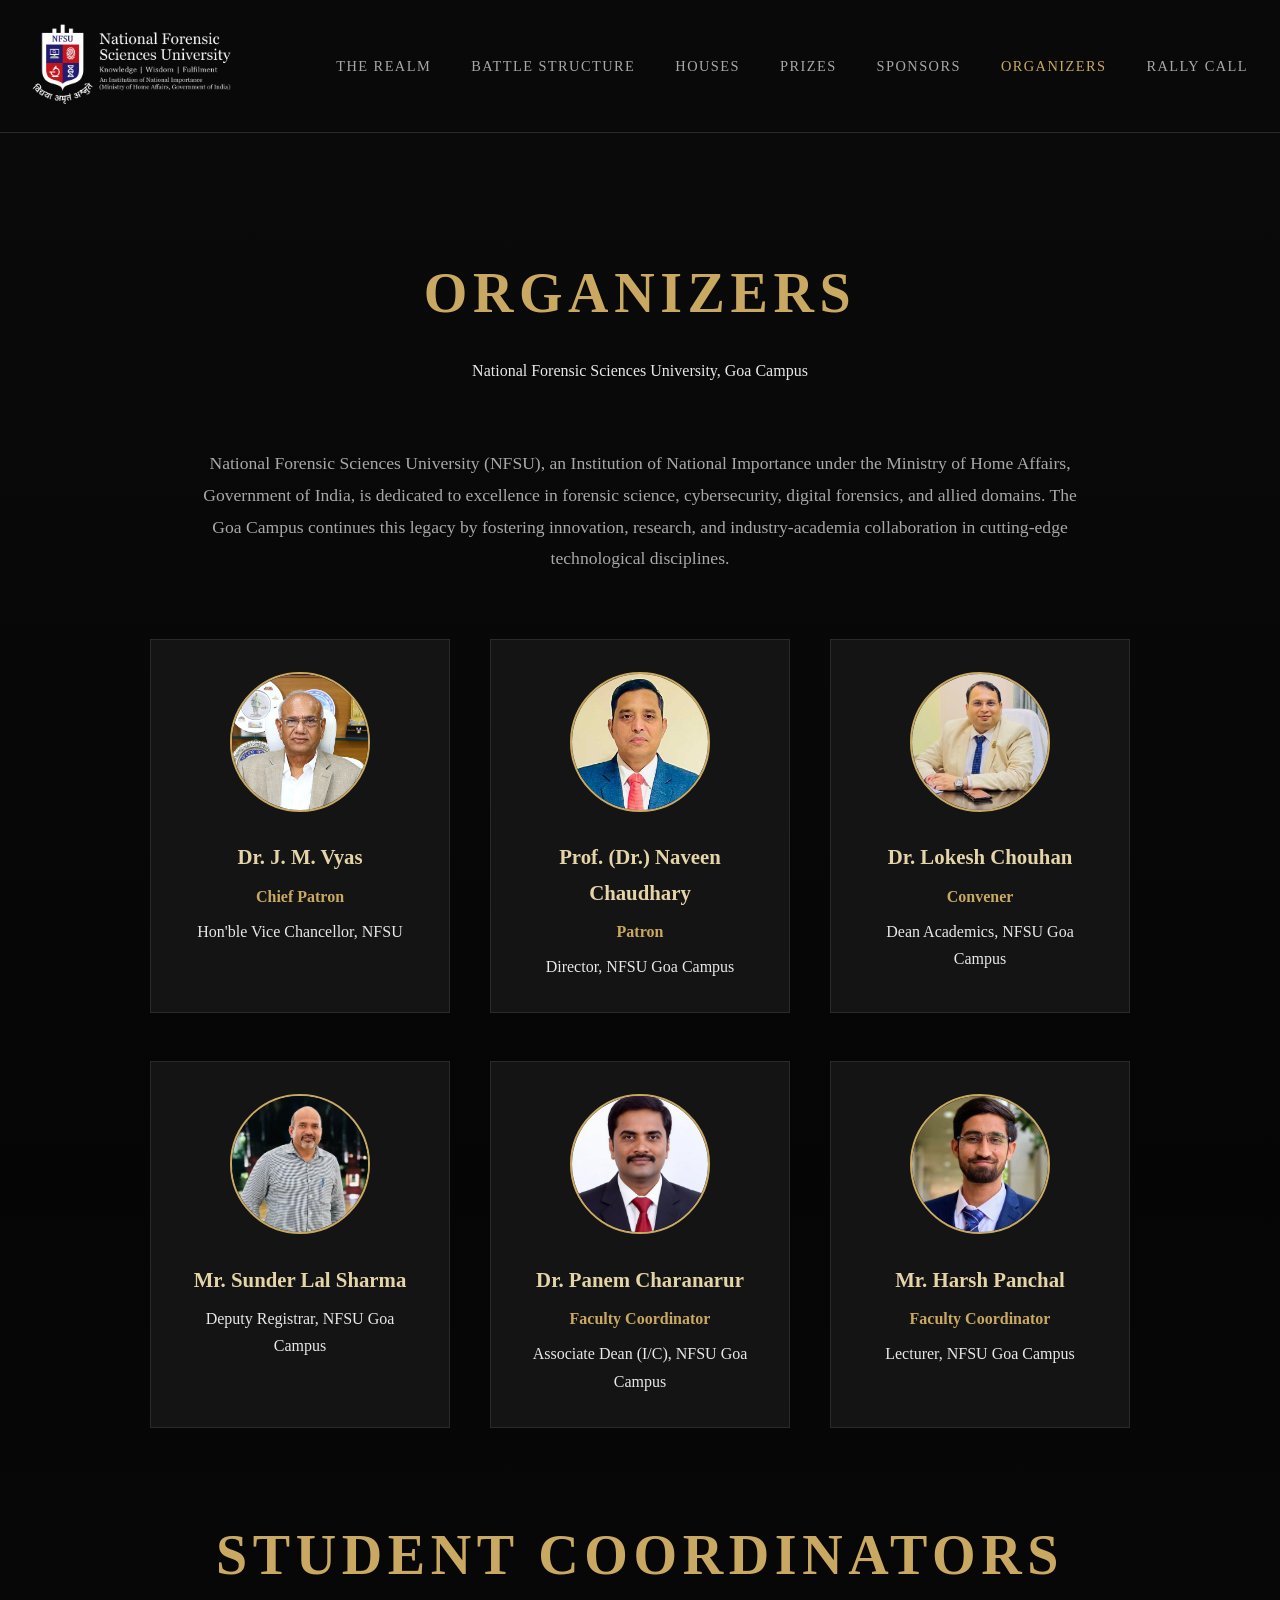
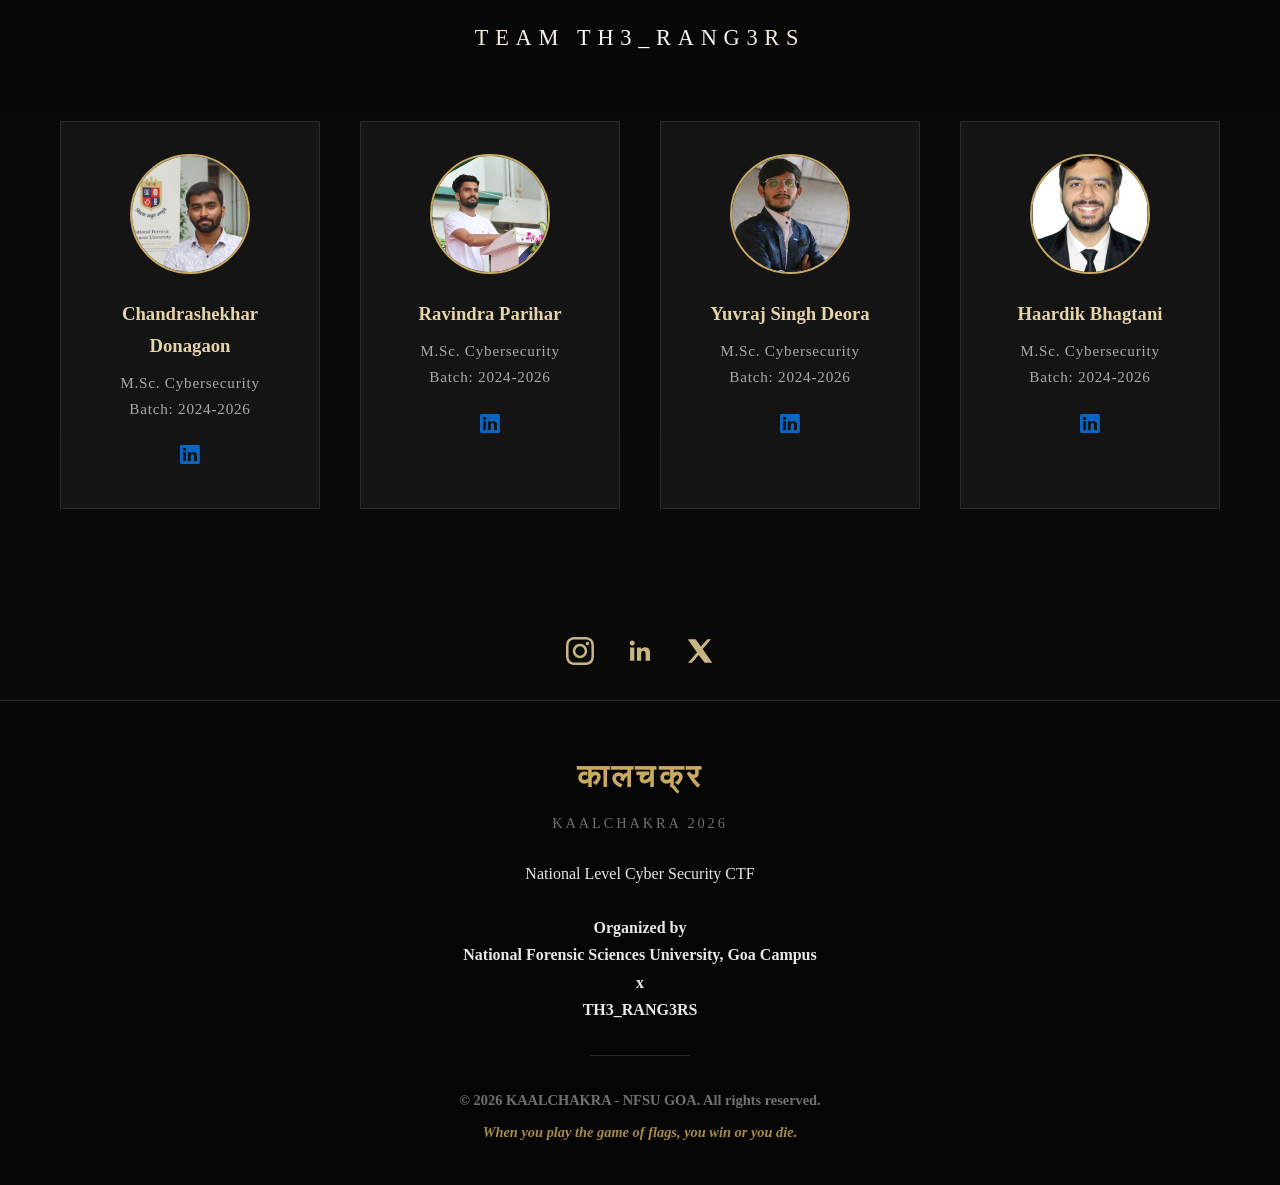
==== organizers.html @ a282505d "commit" ====
<!DOCTYPE html>
<html lang="en">
<head>
    <meta charset="UTF-8">
    <title>Organizers | KAALCHAKRA CTF 2026</title>
    <meta name="viewport" content="width=device-width, initial-scale=1.0">
    <link rel="stylesheet" href="https://cdnjs.cloudflare.com/ajax/libs/font-awesome/6.5.0/css/all.min.css">
    <!-- Link your existing CSS -->
    <link rel="stylesheet" href="styles.css">
</head>

<body>

 <nav class="nav" id="mainNav">
        <div class="nav-content">
            <div class="nav-logo">
                <img src="images/emblem.png" alt="NFSU Logo" loading="lazy" style="height:80px; width:auto; margin-bottom:0.25rem;">
            </div>
            <div class="nav-links">
                <a href="index.html#about">The Realm</a>
                <a href="index.html#battle">Battle Structure</a>
                <a href="index.html#houses">Houses</a>
                <a href="index.html#glory">Prizes</a>
                <a href="index.html#sponsors">Sponsors</a>
		<a href="organizers.html" class="active">Organizers</a>
                <a href="index.html#contact">Rally Call</a>
            </div>
            <button class="nav-toggle" id="navToggle">
                <span></span>
                <span></span>
                <span></span>
            </button>
        </div>
    </nav>

<section class="section organizers">

    <div class="container">

        <!-- Page Title -->
        <div class="section-header">
            <h2 class="section-title">Organizers</h2>
            <p class="section-subtitle">
                National Forensic Sciences University, Goa Campus
            </p>
        </div>

        <!-- About NFSU -->
        <div class="organizers-about">
            <p>
                National Forensic Sciences University (NFSU), an Institution of National Importance 
                under the Ministry of Home Affairs, Government of India, is dedicated to excellence 
                in forensic science, cybersecurity, digital forensics, and allied domains. 
                The Goa Campus continues this legacy by fostering innovation, research, 
                and industry-academia collaboration in cutting-edge technological disciplines.
            </p>
        </div>

        <!-- Faculty Committee -->
<div class="organizers-row leadership-row">

            <!-- Chief Patron -->
            <div class="organizer-card">
                <img src="images/organizers/chief-patron.jpg" alt="Chief Patron">
                <h3>Dr. J. M. Vyas</h3>
                <p class="role">Chief Patron</p>
                <p>Hon'ble Vice Chancellor, NFSU</p>
            </div>

            <!-- Patron -->
            <div class="organizer-card">
                <img src="images/organizers/patron.jpg" alt="Patron">
                <h3>Prof. (Dr.) Naveen Chaudhary</h3>
                <p class="role">Patron</p>
                <p>Director, NFSU Goa Campus</p>
            </div>

            <!-- Convener -->
            <div class="organizer-card">
                <img src="images/organizers/convener.jpg" alt="Convener">
                <h3>Dr. Lokesh Chouhan</h3>
                <p class="role">Convener</p>
                <p>Dean Academics, NFSU Goa Campus</p>
            </div>

	    

</div>
            <!-- Coordinator 1 -->
<div class="organizers-row faculty-row">

	   <div class="organizer-card">
                <img src="images/organizers/DR.jpeg" alt="Dy. Registrar">
                <h3>Mr. Sunder Lal Sharma</h3>
                <p class="role"></p>
                <p>Deputy Registrar, NFSU Goa Campus</p>
            </div>

            <div class="organizer-card">
                <img src="images/organizers/coordinator1.jpeg" alt="Faculty Coordinator">
                <h3>Dr. Panem Charanarur</h3>
                <p class="role">Faculty Coordinator</p>
                <p>Associate Dean (I/C), NFSU Goa Campus</p>
            </div>

            <!-- Coordinator 2 -->
            <div class="organizer-card">
                <img src="images/organizers/coordinator2.jpeg" alt="Faculty Coordinator">
                <h3>Mr. Harsh Panchal</h3>
                <p class="role">Faculty Coordinator</p>
                <p>Lecturer, NFSU Goa Campus</p>
            </div>

        </div>

        <!-- Student Coordinators -->
       <div class="section-header" style="margin-top: 5rem;">
    <h2 class="section-title">Student Coordinators</h2>
    <p class="team-subtitle">TEAM TH3_RANG3RS </p>
</div>

<div class="student-grid">

    <div class="student-card">
	<img src="images/organizers/chandrashekhar.jpeg" alt="Student Coordinator">
        <h3>Chandrashekhar Donagaon</h3> 
        <p class="degree">M.Sc. Cybersecurity</p>
        <p class="degree">Batch: 2024-2026</p>
 <a href="https://linkedin.com/in/chandrashekhar-donagaon" target="_blank" class="linkedin-link">
        <i class="fab fa-linkedin"></i>
    </a>
    </div>

    <div class="student-card">
	<img src="images/organizers/ravindra.png" alt="Student Coordinator">
        <h3>Ravindra Parihar</h3>
        <p class="degree">M.Sc. Cybersecurity</p>
        <p class="degree">Batch: 2024-2026</p>
 <a href="https://linkedin.com/in/ravindraparihar" target="_blank" class="linkedin-link">
<i class="fab fa-linkedin"></i>
    </a>

    </div>

    <div class="student-card">
	<img src="images/organizers/yuvraj.jpg" alt="Student Coordinator">
        <h3>Yuvraj Singh Deora</h3>
        <p class="degree">M.Sc. Cybersecurity</p>
        <p class="degree">Batch: 2024-2026</p>
 <a href="https://linkedin.com/in/yuvrajsinghdeora" target="_blank" class="linkedin-link">
<i class="fab fa-linkedin"></i>
    </a>

    </div>

    <div class="student-card">
	<img src="images/organizers/haardik.jpg" alt="Student Coordinator">
        <h3>Haardik Bhagtani</h3>
        <p class="degree">M.Sc. Cybersecurity</p>
        <p class="degree">Batch: 2024-2026</p>
 <a href="https://linkedin.com/in/haardikbhagtani" target="_blank" class="linkedin-link">
<i class="fab fa-linkedin"></i>
    </a>

    </div>

</div>

</section>

 <!-- Footer -->

<div class="social-links">
    <a href="https://instagram.com/kaalchakra_ctf" target="_blank" rel="noopener">
           <img src="icons/instagram.svg" alt="Instagram" class="social-icon">


        </svg>
    </a>

    <a href="https://linkedin.com/in/kaalchakra-ctf" target="_blank" rel="noopener">
        <svg viewBox="0 0 24 24" class="social-icon">
            <path d="M20.4 20.4h-3.6v-5.6c0-1.3 0-3-1.8-3s-2 1.4-2 2.9v5.7H9.4V9h3.4v1.6h.1c.5-.9 1.7-1.8 3.4-1.8 3.6 0 4.3 2.4 4.3 5.4v6.2zM5.3 7.4c-1.2 0-2.1-1-2.1-2.2S4.1 3 5.3 3s2.2 1 2.2 2.2-1 2.2-2.2 2.2zM7.1 20.4H3.5V9h3.6v11.4z"/>
        </svg>
    </a>

    <a href="https://twitter.com/KaalChakra_CTF" target="_blank" rel="noopener">
        <svg viewBox="0 0 24 24" class="social-icon">
            <path d="M18.244 2H21.5l-7.19 8.21L22.5 22h-6.53l-5.11-6.63L4.98 22H1.72l7.7-8.8L1.5 2h6.69l4.62 6.1L18.244 2z"/>
        </svg>
    </a>
</div><br>

    <footer class="footer">
        <div class="footer-content">
            <div class="footer-logo">
                <span class="footer-logo-text">कालचक्र</span>
                <span class="footer-logo-subtitle">KAALCHAKRA 2026</span>
            </div>
            <div class="footer-text">
                National Level Cyber Security CTF <br>
                <b><br>Organized by <br> National Forensic Sciences University, Goa Campus
                <br> x <br> TH3_RANG3RS
            </div>
            <div class="footer-divider"></div>
            <div class="footer-bottom">
                <p>&copy; 2026 KAALCHAKRA - NFSU GOA. All rights reserved.</p>
                <p class="footer-tagline">When you play the game of flags, you win or you die.</p>
            </div>
        </div>
    </footer>


<script>
const toggle = document.querySelector('.nav-toggle');
const links = document.querySelector('.nav-links');

if (toggle) {
    toggle.addEventListener('click', () => {
        links.classList.toggle('active');
    });
}
</script>
</body>
</html>
---- styles.css ----
:root {
    /* Color Palette - Dark Medieval Theme */
    --color-primary: #c9a961;
    --color-primary-dark: #a88a4a;
    --color-primary-light: #e5d4a8;
    
    --color-secondary: #8b0000;
    --color-secondary-dark: #5c0000;
    --color-secondary-light: #b91515;
    
    --color-bg-dark: #0a0a0a;
    --color-bg-darker: #050505;
    --color-bg-card: #141414;
    --color-bg-card-hover: #1a1a1a;
    
    --color-text-primary: #e8e8e8;
    --color-text-secondary: #a8a8a8;
    --color-text-muted: #707070;
    
    --color-border: #2a2a2a;
    --color-border-light: #3a3a3a;
    
    /* Typography */
    --font-display: 'Cinzel', serif;
    --font-body: 'Cormorant Garamond', serif;
    --font-accent: 'Crimson Text', serif;
    
    /* Spacing */
    --spacing-xs: 0.5rem;
    --spacing-sm: 1rem;
    --spacing-md: 2rem;
    --spacing-lg: 4rem;
    --spacing-xl: 6rem;
    
    /* Effects */
    --shadow-sm: 0 2px 8px rgba(0, 0, 0, 0.5);
    --shadow-md: 0 4px 16px rgba(0, 0, 0, 0.6);
    --shadow-lg: 0 8px 32px rgba(0, 0, 0, 0.7);
    --shadow-glow: 0 0 20px rgba(201, 169, 97, 0.3);
    
    --transition-fast: 0.2s ease;
    --transition-medium: 0.4s ease;
    --transition-slow: 0.6s ease;
}

* {
    box-sizing: border-box;
}

/* Reset & Base */
* {
    margin: 0;
    padding: 0;
    box-sizing: border-box;
}

html {
    scroll-behavior: smooth;
    overflow-x: hidden;
    max-width:100%;
}

body {
    font-family: var(--font-body);
    background: var(--color-bg-dark);
    color: var(--color-text-primary);
    line-height: 1.7;
    overflow-x: hidden;
    position: relative;
    padding-top: 150px;
    max-width: 100%;
    overflow-x: hidden;
}
@media (max-width: 768px) {
    body {
        padding-top: 65px; /* instead of 150px */
    }
}

li a {
    color: inherit;           
}

::selection {
    background: var(--color-primary);
    color: var(--color-bg-dark);
}

/* Atmospheric Effects */
.snow-container {
    position: fixed;
    top: 0;
    left: 0;
    width: 100%;
    height: 100%;
    pointer-events: none;
    z-index: 1;
    overflow: hidden;
}

.snowflake {
    position: absolute;
    top: -10px;
    color: rgba(255, 255, 255, 0.15);
    font-size: 1em;
    animation: fall linear infinite;
}

@keyframes fall {
    to {
        transform: translateY(100vh) rotate(360deg);
    }
}

.fog-overlay {
    position: fixed;
    top: 0;
    left: 0;
    width: 100%;
    height: 100%;
    background: 
        radial-gradient(ellipse at 20% 30%, rgba(139, 0, 0, 0.05) 0%, transparent 50%),
        radial-gradient(ellipse at 80% 70%, rgba(201, 169, 97, 0.03) 0%, transparent 50%);
    pointer-events: none;
    z-index: 2;
    animation: none;
    opacity: 0.4;
}

@keyframes fogDrift {
    0%, 100% { opacity: 0.4; }
    50% { opacity: 0.7; }
}



.nav {
    position: fixed;
    top: 0;
    left: 0;
    right: 0;
    z-index: 1000;
    background: rgba(10, 10, 10, 0.85);
    backdrop-filter: blur(4px);
    border-bottom: 1px solid var(--color-border);
    transition: var(--transition-medium);
}

.nav.scrolled {
    background: rgba(10, 10, 10, 0.95);
    box-shadow: var(--shadow-md);
}

.nav-content {
    max-width: 1400px;
    margin: 0 auto;
    padding: 1.5rem 2rem;
    display: flex;
    align-items: center;
    justify-content: space-between;
}

.nav-logo {
    display: flex;
    flex-direction: column;
    gap: 0.2rem;
}

.logo-text {
    font-family: var(--font-display);
    font-size: 1.5rem;
    font-weight: 700;
    color: var(--color-primary);
    letter-spacing: 0.1em;
}

.logo-subtitle {
    font-family: var(--font-display);
    font-size: 0.7rem;
    letter-spacing: 0.3em;
    color: var(--color-text-secondary);
    text-transform: uppercase;
}

.nav-links {
    display: flex;
    gap: 2.5rem;
    align-items: center;
}

.nav-links a {
    font-family: var(--font-display);
    font-size: 0.9rem;
    color: var(--color-text-secondary);
    text-decoration: none;
    text-transform: uppercase;
    letter-spacing: 0.1em;
    position: relative;
    transition: var(--transition-fast);
}

.nav-links a::after {
    content: '';
    position: absolute;
    bottom: -5px;
    left: 0;
    width: 0;
    height: 1px;
    background: var(--color-primary);
    transition: var(--transition-fast);
}

.nav-links a:hover {
    color: var(--color-primary);
}

.nav-links a:hover::after {
    width: 100%;
}

.nav-toggle {
    display: none;
    flex-direction: column;
    gap: 5px;
    background: none;
    border: none;
    cursor: pointer;
    padding: 0.5rem;
}

.nav-toggle span {
    width: 25px;
    height: 2px;
    background: var(--color-primary);
    transition: var(--transition-fast);
}

/* Hero Section */
.hero {
    position: relative;
    min-height: 100vh;
    display: flex;
    align-items: center;
    justify-content: center;
    overflow: visible;
    padding: 2rem 2rem 2em;
}
@media (max-width: 768px) {
    .hero {
        padding: 1.5rem 1rem 2rem;
    }
}

.hero-bg-layer {
    position: absolute;
    top: 0;
    left: 0;
    width: 100%;
    height: 100%;
    background: 
    radial-gradient(ellipse at 50% 20%, rgba(139, 0, 0, 0.15) 0%, transparent 50%);
    z-index: -1;
}

.hero-bg-layer::before {
    content: '';
    position: absolute;
    top: 0;
    left: 0;
    width: 100%;
    height: 100%;
    background-image: 
        repeating-linear-gradient(0deg, transparent, transparent 2px, rgba(201, 169, 97, 0.03) 2px, rgba(201, 169, 97, 0.03) 4px);
    opacity: 0.3;
}

.hero-content {
    max-width: 1200px;
    margin: 0 auto;
    text-align: center;
    position: relative;
    z-index: 10;
}

.hero-emblem {
    margin-bottom: 1rem;
    display: flex;
    justify-content: center;
}
@media (max-width: 768px) {
    .hero-emblem {
        margin-bottom: 0.5rem;
    }
}

.emblem-center img {
    max-width: 350px;
    width: 100%;
    height: auto;
    object-fit: contain;
    filter: drop-shadow(0 0 10px rgba(201,169,97,0.3))
            drop-shadow(0 0 20px rgba(201,169,97,0.1));
}

.hero-title {
    margin-bottom: 1rem;
    display: flex;
    flex-direction: column;
    gap: 0.2rem;
}

.hero-title-devanagari {
    font-family: var(--font-display);
    font-size: 3rem;
    font-weight: 900;
    color: var(--color-primary);
    letter-spacing: 0.2em;
    text-shadow: 0 0 30px rgba(201, 169, 97, 0.4);

}

.hero-title-main {
    font-family: var(--font-display);
    font-size: 5rem;
    font-weight: 900;
    color: var(--color-text-primary);
    letter-spacing: 0.25em;
    text-transform: uppercase;
    text-shadow: 
        0 0 20px rgba(255, 255, 255, 0.1),
        0 2px 4px rgba(0, 0, 0, 0.8);
}

@keyframes titleGlow {
    0%, 100% { text-shadow: 0 0 10px rgba(201, 169, 97, 0.4); }
    50% { text-shadow: 0 0 30px rgba(201, 169, 97, 0.6); }
}

.hero-subtitle {
    font-family: var(--font-accent);
    font-size: 1.8rem;
    color: var(--color-text-secondary);
    margin-bottom: 2rem;
    letter-spacing: 0.05em;
}

.hero-org {
    display: flex;
    flex-direction: column;
    gap: 0.3rem;
    margin-bottom: 2.5rem;
    padding: 1.5rem;
    border-top: 1px solid var(--color-border);
    border-bottom: 1px solid var(--color-border);
}

.org-presented {
    font-size: 0.9rem;
    color: var(--color-text-muted);
    text-transform: uppercase;
    letter-spacing: 0.2em;
}

.org-name {
    font-family: var(--font-display);
    font-size: 1.3rem;
    color: var(--color-primary);
    font-weight: 600;
    letter-spacing: 0.05em;
}

.org-location {
    font-size: 1rem;
    color: var(--color-text-secondary);
}

.org-team {
    font-size: 0.95rem;
    color: var(--color-text-secondary);
    margin-top: 0.5rem;
}

.hero-tagline {
    display: flex;
    align-items: center;
    gap: 1.5rem;
    justify-content: center;
    margin-bottom: 3rem;
}

.tagline-line {
    width: 80px;
    height: 1px;
    background: linear-gradient(90deg, transparent, var(--color-primary), transparent);
}

.hero-tagline p {
    font-family: var(--font-accent);
    font-size: 1.3rem;
    font-style: italic;
    color: var(--color-primary-light);
    letter-spacing: 0.05em;
}

/* Countdown */
.countdown-container {
    margin-bottom: 3rem;
}

.countdown-label {
    font-family: var(--font-display);
    font-size: 1.1rem;
    color: var(--color-text-secondary);
    text-transform: uppercase;
    letter-spacing: 0.2em;
    margin-bottom: 1.5rem;
}

.countdown {
    display: flex;
    gap: 1.5rem;
    justify-content: center;
    align-items: center;
}

.countdown-item {
    display: flex;
    flex-direction: column;
    align-items: center;
    gap: 0.5rem;
}

.countdown-value {
    font-family: var(--font-display);
    font-size: 3.5rem;
    font-weight: 700;
    color: var(--color-primary);
    line-height: 1;
    text-shadow: 0 0 20px rgba(201, 169, 97, 0.3);
    min-width: 80px;
    padding: 1rem;
    background: rgba(201, 169, 97, 0.05);
    border: 1px solid var(--color-border);
    border-radius: 4px;
}

.countdown-unit {
    font-family: var(--font-accent);
    font-size: 0.9rem;
    color: var(--color-text-muted);
    text-transform: uppercase;
    letter-spacing: 0.1em;
}

.countdown-separator {
    font-size: 2.5rem;
    color: var(--color-text-muted);
    opacity: 0.5;
}

/* CTA Buttons */
.hero-cta {
    display: flex;
    gap: 1.5rem;
    justify-content: center;
    margin-bottom: 3rem;
}

.cta-primary,
.cta-secondary {
    font-family: var(--font-display);
    font-size: 1rem;
    text-transform: uppercase;
    letter-spacing: 0.15em;
    padding: 1.2rem 2.5rem;
    border: none;
    cursor: pointer;
    position: relative;
    overflow: hidden;
    transition: var(--transition-medium);
}

.cta-primary {
    background: linear-gradient(135deg, var(--color-primary-dark), var(--color-primary));
    color: var(--color-bg-dark);
    font-weight: 700;
    box-shadow: 0 4px 15px rgba(201, 169, 97, 0.3);
}

.cta-primary:hover {
    transform: translateY(-2px);
    box-shadow: 0 6px 25px rgba(201, 169, 97, 0.5);
}

.cta-secondary {
    background: transparent;
    color: var(--color-primary);
    border: 2px solid var(--color-primary);
}

.cta-secondary:hover {
    background: rgba(201, 169, 97, 0.1);
    transform: translateY(-2px);
}

.cta-shine,
.btn-shine {
    position: absolute;
    top: 0;
    left: -100%;
    width: 100%;
    height: 100%;
    background: linear-gradient(90deg, transparent, rgba(255, 255, 255, 0.3), transparent);
    transition: var(--transition-slow);
}

.cta-primary:hover .cta-shine,
.cta-secondary:hover .cta-shine,
button:hover .btn-shine {
    left: 100%;
}

/* Hero Details */
.hero-details {
    display: flex;
    gap: 1.5rem;
    justify-content: center;
    align-items: center;
    flex-wrap: wrap;
}

.detail-item {
    display: flex;
    align-items: center;
    gap: 0.5rem;
    font-family: var(--font-accent);
    color: var(--color-text-secondary);
}

.detail-icon {
    font-size: 1.2rem;
}

.detail-separator {
    color: var(--color-border-light);
}

/* Hero Scroll Indicator */
.hero-scroll {
    position: absolute;
    bottom: 2rem;
    left: 50%;
    transform: translateX(-50%);
    display: flex;
    flex-direction: column;
    align-items: center;
    gap: 0.5rem;
    color: var(--color-text-muted);
    font-size: 0.85rem;
    text-transform: uppercase;
    letter-spacing: 0.1em;
}

.scroll-indicator {
    width: 1px;
    height: 40px;
    background: linear-gradient(180deg, var(--color-primary), transparent);
    animation: scrollPulse 2s ease-in-out infinite;
}

@keyframes scrollPulse {
    0%, 100% { opacity: 0.3; transform: translateY(0); }
    50% { opacity: 1; transform: translateY(10px); }
}

/* Section Styles */
.section {
    padding: var(--spacing-xl) 2rem;
    position: relative;
}

.section:nth-child(even) {
    background: linear-gradient(180deg, var(--color-bg-dark), var(--color-bg-darker), var(--color-bg-dark));
}

.container {
    max-width: 1200px;
    margin: 0 auto;
    width: 100%;
    padding-left: 1rem;
    padding-right: 1rem;
}

.section-header {
    text-align: center;
    margin-bottom: var(--spacing-lg);
}

.section-title {
    font-family: var(--font-display);
    font-size: 3.5rem;
    font-weight: 700;
    color: var(--color-primary);
    margin-bottom: 1rem;
    letter-spacing: 0.1em;
    text-transform: uppercase;
}

.title-ornament {
    font-size: 1.5rem;
    color: var(--color-primary-dark);
    margin: 1rem 0;
}

.section-
 {
    font-family: var(--font-accent);
    font-size: 1.4rem;
    color: var(--color-text-secondary);
    font-style: italic;
    max-width: 700px;
    margin: 0 auto;
}

/* About Section */
.about-grid {
    display: grid;
    grid-template-columns: repeat(auto-fit, minmax(450px, 1fr));
    gap: 3rem;
    margin-top: 3rem;
}

.about-content {
    background: var(--color-bg-card);
    padding: 2.5rem;
    border: 1px solid var(--color-border);
    border-left: 3px solid var(--color-primary);
}

.about-heading {
    font-family: var(--font-display);
    font-size: 1.8rem;
    color: var(--color-primary-light);
    margin-bottom: 1.5rem;
    letter-spacing: 0.05em;
}

.about-text {
    font-size: 1.15rem;
    line-height: 1.8;
    color: var(--color-text-secondary);
    margin-bottom: 1.5rem;
}

.flag-format {
    font-family: 'Courier New', monospace;
    font-size: 1.1rem;
    font-weight: 600;

    color: #f5f5f5;
    background: rgba(255,255,255,0.06);
    padding: 4px 10px;
    border-radius: 6px;

    border: 1px solid rgba(255,255,255,0.15);

    letter-spacing: 0.5px;
}
.about-text strong {
    color: var(--color-primary-light);
    font-weight: 600;
}

.about-quote {
    margin-top: 2rem;
    padding: 1.5rem;
    border-left: 3px solid var(--color-secondary);
    background: rgba(139, 0, 0, 0.05);
    font-family: var(--font-accent);
    font-size: 1.1rem;
    font-style: italic;
    color: var(--color-text-secondary);
    line-height: 1.7;
}

.quote-attribution {
    display: block;
    margin-top: 1rem;
    font-size: 0.95rem;
    color: var(--color-text-muted);
    font-style: normal;
}

/* Objectives Section */
.objectives-grid {
    display: grid;
    grid-template-columns: repeat(auto-fit, minmax(280px, 1fr));
    gap: 2rem;
    margin-top: 3rem;
}

.objective-card {
    background: var(--color-bg-card);
    padding: 2.5rem 2rem;
    border: 1px solid var(--color-border);
    text-align: center;
    transition: var(--transition-medium);
    position: relative;
    overflow: hidden;
}

.objective-card::before {
    content: '';
    position: absolute;
    top: 0;
    left: 0;
    width: 100%;
    height: 3px;
    background: linear-gradient(90deg, var(--color-primary), var(--color-secondary));
    transform: scaleX(0);
    transition: var(--transition-medium);
}

.objective-card:hover {
    transform: translateY(-5px);
    border-color: var(--color-primary);
    box-shadow: var(--shadow-glow);
}

.objective-card:hover::before {
    transform: scaleX(1);
}

.objective-icon {
    font-size: 3rem;
    margin-bottom: 1.5rem;
    filter: drop-shadow(0 0 10px rgba(201, 169, 97, 0.3));
}

.objective-title {
    font-family: var(--font-display);
    font-size: 1.4rem;
    color: var(--color-primary-light);
    margin-bottom: 1rem;
    letter-spacing: 0.05em;
}

.objective-text {
    font-size: 1.05rem;
    line-height: 1.7;
    color: var(--color-text-secondary);
}

/* Battle Timeline */
.battle-timeline {
    margin-top: 4rem;
    position: relative;
}

.battle-round {
    display: grid;
    grid-template-columns: 100px 1fr;
    gap: 3rem;
    margin-bottom: 4rem;
    position: relative;
}

.round-marker {
    display: flex;
    justify-content: center;
    align-items: flex-start;
    padding-top: 1rem;
}

.marker-outer {
    width: 80px;
    height: 80px;
    border: 2px solid var(--color-primary);
    border-radius: 50%;
    display: flex;
    align-items: center;
    justify-content: center;
    background: var(--color-bg-dark);
    box-shadow: 0 0 20px rgba(201, 169, 97, 0.2);
}

.marker-inner {
    font-family: var(--font-display);
    font-size: 2rem;
    font-weight: 700;
    color: var(--color-primary);
}

.timeline-connector {
    position: absolute;
    left: 50px;
    top: 80px;
    bottom: 80px;
    width: 2px;
    background: linear-gradient(180deg, var(--color-primary), var(--color-primary-dark));
    opacity: 0.3;
}

.round-content {
    background: var(--color-bg-card);
    padding: 2.5rem;
    border: 1px solid var(--color-border);
    border-left: 3px solid var(--color-primary);
}

.round-badge {
    display: inline-block;
    font-family: var(--font-display);
    font-size: 0.85rem;
    text-transform: uppercase;
    letter-spacing: 0.15em;
    padding: 0.5rem 1rem;
    background: rgba(201, 169, 97, 0.1);
    border: 1px solid var(--color-primary);
    color: var(--color-primary);
    margin-bottom: 1.5rem;
}

.round-badge.elite {
    background: rgba(139, 0, 0, 0.1);
    border-color: var(--color-secondary);
    color: var(--color-secondary-light);
}

.round-title {
    font-family: var(--font-display);
    font-size: 2rem;
    color: var(--color-primary-light);
    margin-bottom: 1.5rem;
    letter-spacing: 0.05em;
}

.round-details {
    display: grid;
    grid-template-columns: repeat(auto-fit, minmax(200px, 1fr));
    gap: 1.5rem;
    margin-bottom: 2rem;
    padding: 1.5rem;
    background: rgba(201, 169, 97, 0.03);
    border: 1px solid var(--color-border);
}

.round-detail {
    display: flex;
    flex-direction: column;
    gap: 0.5rem;
}

.detail-label {
    font-size: 0.85rem;
    color: var(--color-text-muted);
    text-transform: uppercase;
    letter-spacing: 0.1em;
}

.detail-value {
    font-family: var(--font-accent);
    font-size: 1.1rem;
    color: var(--color-text-primary);
    font-weight: 600;
}

.round-description {
    font-size: 1.1rem;
    line-height: 1.8;
    color: var(--color-text-secondary);
}

.round-description strong {
    color: var(--color-primary-light);
}

/* Houses Section */
.houses-grid {
    display: grid;
    grid-template-columns: repeat(auto-fit, minmax(320px, 1fr));
    gap: 2rem;
    margin-top: 3rem;
}

.house-card {
    background: var(--color-bg-card);
    padding: 2.5rem 2rem;
    border: 1px solid var(--color-border);
    text-align: center;
    transition: var(--transition-medium);
    position: relative;
    overflow: hidden;
}

.house-card::before {
    content: '';
    position: absolute;
    top: 0;
    left: -100%;
    width: 100%;
    height: 100%;
    background: linear-gradient(90deg, transparent, rgba(201, 169, 97, 0.05), transparent);
    transition: var(--transition-slow);
}

.house-card:hover::before {
    left: 100%;
}

.house-card:hover {
    transform: translateY(-5px);
    border-color: var(--color-primary);
    box-shadow: var(--shadow-glow);
}

.house-sigil {
    font-size: 3.5rem;
    margin-bottom: 1.5rem;
    filter: drop-shadow(0 0 15px rgba(201, 169, 97, 0.3));
}

.house-name {
    font-family: var(--font-display);
    font-size: 1.6rem;
    color: var(--color-primary);
    margin-bottom: 0.5rem;
    letter-spacing: 0.05em;
}

.house-motto {
    font-family: var(--font-accent);
    font-size: 1rem;
    font-style: italic;
    color: var(--color-text-muted);
    margin-bottom: 1.5rem;
}

.house-description {
    font-size: 1.05rem;
    line-height: 1.7;
    color: var(--color-text-secondary);
}

/* Prizes Section */
.prizes-showcase {
    margin: 3rem 0 4rem;
}

.prize-hero {
    position: relative;
    padding: 1rem 0.5rem 4rem;
    display: flex;
    justify-content: center;
    align-items: center;
    overflow: hidden;
    isolation: isolate;
}

.prize-glow {
    position: absolute;
    width: 600px;
    height: 600px;

    background: radial-gradient(
        circle,
        rgba(201,169,97,0.25),
        transparent 70%
    );

    filter: blur(80px);
    z-index: 0;
        animation: pulseGlow 4s ease-in-out infinite;
}

@keyframes pulseGlow {
    0%, 100% { opacity: 0.6; }
    50% { opacity: 1; }
}

.prize-core {
    position: relative;
    z-index: 2;
    text-align: center;
    width: min(100%, 1080px);
    padding: 3.5rem 4rem;
    border: 1px solid rgba(229, 212, 168, 0.2);
    background:
        radial-gradient(circle at top, rgba(201, 169, 97, 0.18), transparent 32%),
        linear-gradient(145deg, rgba(201, 169, 97, 0.12), transparent 38%),
        linear-gradient(180deg, rgba(20, 20, 20, 0.97), rgba(8, 8, 8, 0.98));
    box-shadow:
        0 32px 70px rgba(0, 0, 0, 0.58),
        inset 0 1px 0 rgba(255, 255, 255, 0.05),
        0 0 48px rgba(201, 169, 97, 0.14);
    border-radius: 18px;
    overflow: hidden;
}

.prize-core::before,
.prize-core::after {
    content: "";
    position: absolute;
    inset: 0;
    border: none;
    border-radius: 0;
    pointer-events: none;
}

.prize-core::after {
    inset: auto auto -40px -30px;
    width: 220px;
    height: 220px;
    border: none;
    border-radius: 50%;
    background: radial-gradient(circle, rgba(139, 0, 0, 0.16), transparent 68%);
    filter: blur(10px);
}

.amount {
    font-size: clamp(3.5rem, 8vw, 6rem);
    font-weight: 900;
    line-height: 1;
    margin: 1rem 0 1.25rem;

    background: linear-gradient(
        180deg,
        #fff6cc,
        #ffd700,
        #c9a961
    );

    -webkit-background-clip: text;
    -webkit-text-fill-color: transparent;

    text-shadow:
        0 0 30px rgba(201,169,97,0.6),
        0 0 80px rgba(201,169,97,0.3);
}

.prize-crest {
    display: inline-flex;
    align-items: center;
    gap: 0.85rem;
    margin-bottom: 2rem;
    padding: 0.85rem 1.25rem;
    border: 1px solid rgba(201, 169, 97, 0.24);
    border-radius: 999px;
    background: rgba(10, 10, 10, 0.55);
    box-shadow: inset 0 1px 0 rgba(255, 255, 255, 0.04);
}

.prize-crest-text {
    font-family: var(--font-display);
    letter-spacing: 0.12em;
    text-transform: uppercase;
    font-size: 0.9rem;
    color: var(--color-primary-light);
}



.prize-note {
    max-width: 720px;
    margin: 0 auto;
    font-size: 1.24rem;
    line-height: 1.6;
    color: var(--color-text-secondary);
}

.divider {
    width: min(100%, 520px);
    height: 1px;
    margin: 2rem auto 1.75rem;

    background: linear-gradient(
        90deg,
        transparent,
        #c9a961,
        transparent
    );
}

.prize-hero-meta {
    display: grid;
    grid-template-columns: repeat(3, minmax(0, 1fr));
    gap: 1rem;
    margin-top: 1.25rem;
}

.hero-stat {
    padding: 1.4rem 1.2rem;
    border: 1px solid rgba(201, 169, 97, 0.2);
    border-radius: 12px;
    background:
        linear-gradient(180deg, rgba(201, 169, 97, 0.12), transparent),
        rgba(8, 8, 8, 0.82);
    box-shadow:
        inset 0 1px 0 rgba(255, 255, 255, 0.03),
        0 10px 22px rgba(0, 0, 0, 0.28);
}

.hero-stat-label {
    display: block;
    font-size: 0.84rem;
    letter-spacing: 0.2em;
    text-transform: uppercase;
    color: rgba(229, 212, 168, 0.78);
    margin-bottom: 0.65rem;
}

.hero-stat-value {
    display: block;
    font-family: var(--font-display);
    color: #f3dfab;
    font-size: 1.55rem;
    line-height: 1.35;
    text-shadow: 0 0 18px rgba(201, 169, 97, 0.18);
}

.prize-spotlight {
    display: grid;
    grid-template-columns: repeat(3, minmax(0, 1fr));
    gap: 1.8rem;
    margin-bottom: 2.5rem;
    align-items: stretch;
}

.royal-card {
    position: relative;
    padding: 2.2rem;
    border-radius: 16px;
    overflow: hidden;
    background:
        linear-gradient(180deg, rgba(201, 169, 97, 0.12), transparent 24%),
        linear-gradient(180deg, rgba(20, 20, 20, 0.98), rgba(10, 10, 10, 0.98));
    border: 1px solid rgba(201, 169, 97, 0.22);
    box-shadow: 0 18px 34px rgba(0, 0, 0, 0.42);
}

.royal-card::before {
    content: "";
    position: absolute;
    inset: 14px;
    border: 1px solid rgba(229, 212, 168, 0.08);
    border-radius: 12px;
    pointer-events: none;
}

.royal-card::after {
    content: "";
    position: absolute;
    inset: 0;
    background: linear-gradient(180deg, rgba(255, 255, 255, 0.04), transparent 26%);
    opacity: 0.7;
    pointer-events: none;
}

.royal-card:hover {
    transform: translateY(-8px);

    box-shadow:
        0 20px 60px rgba(0,0,0,0.7),
        0 0 25px rgba(255,215,0,0.2);
}

.royal-card-aura {
    position: absolute;
    inset: -30% auto auto 50%;
    width: 220px;
    height: 220px;
    transform: translateX(-50%);
    border-radius: 50%;
    background: radial-gradient(circle, rgba(229, 212, 168, 0.18), transparent 68%);
    filter: blur(8px);
    pointer-events: none;
}

.royal-card-first,
.royal-card-second,
.royal-card-third {
    min-height: 100%;
}

.royal-card-first {
    grid-column: span 1;
    padding: 2.7rem;
    transform: translateY(-10px) scale(1.02);
    background:
        linear-gradient(180deg, rgba(255, 231, 160, 0.18), rgba(201, 169, 97, 0.02) 30%, transparent 48%),
        linear-gradient(160deg, rgba(78, 16, 16, 0.3), transparent 40%),
        linear-gradient(180deg, rgba(20, 20, 20, 0.98), rgba(10, 10, 10, 0.98));
    box-shadow:
        0 28px 52px rgba(0, 0, 0, 0.56),
        0 0 42px rgba(201, 169, 97, 0.18),
        inset 0 0 0 1px rgba(255, 236, 179, 0.08);
    border-color: rgba(229, 212, 168, 0.34);
}

.royal-card-second,
.royal-card-third {
    grid-column: span 1;
}

.royal-card-second {
    background:
        linear-gradient(180deg, rgba(215, 223, 231, 0.12), rgba(201, 169, 97, 0.02) 26%, transparent 45%),
        linear-gradient(180deg, rgba(20, 20, 20, 0.98), rgba(10, 10, 10, 0.98));
    border-color: rgba(201, 169, 97, 0.26);
}

.royal-card-third {
    background:
        linear-gradient(180deg, rgba(184, 119, 71, 0.16), rgba(201, 169, 97, 0.02) 26%, transparent 45%),
        linear-gradient(180deg, rgba(20, 20, 20, 0.98), rgba(10, 10, 10, 0.98));
    border-color: rgba(201, 169, 97, 0.22);
}

.royal-card-first .royal-title {
    font-size: 2.4rem;
}

.royal-card-first .royal-cash-value {
    font-size: 3rem;
}

.royal-card-first .royal-list {
    grid-template-columns: 1fr;
}

.royal-card-second .royal-title,
.royal-card-third .royal-title {
    font-size: 2.05rem;
}

.royal-card-topline {
    display: flex;
    justify-content: space-between;
    gap: 1rem;
    align-items: flex-start;
    margin-bottom: 1.25rem;
}

.royal-seat {
     display: inline-flex;
    align-items: center;
    gap: 0.5rem;

    padding: 0.6rem 1.4rem;
    border-radius: 999px;

    font-size: 0.85rem;
    letter-spacing: 0.15em;

    background: linear-gradient(
        135deg,
        rgba(255,215,0,0.25),
        rgba(201,169,97,0.1)
    );

    border: 1px solid rgba(255,215,0,0.5);

    color: #fff8dc;

    box-shadow:
        0 0 15px rgba(255,215,0,0.25),
        inset 0 0 10px rgba(255,215,0,0.15);
}

.royal-seat {
    gap: 0.55rem;
    color: var(--color-primary-light);
    font-family: var(--font-display);
    font-weight: 600;
}

.royal-seat-icon {
    display: inline-flex;
    align-items: center;
    justify-content: center;
    width: 1.75rem;
    height: 1.75rem;
    border-radius: 50%;
    background: rgba(201, 169, 97, 0.15);
    border: 1px solid rgba(229, 212, 168, 0.24);
    color: #f7e8bb;
    font-size: 0.95rem;
    line-height: 1;
}

.royal-title {
    font-family: var(--font-display);
    font-size: 1.95rem;
    color: var(--color-primary);
    margin-bottom: 1.2rem;
}

.royal-cash {
    margin-bottom: 1.35rem;
    padding: 1.2rem 1.25rem;
    border-left: 4px solid var(--color-primary);
    background: linear-gradient(90deg, rgba(201, 169, 97, 0.12), rgba(255, 255, 255, 0.02));
    border-radius: 10px;
    box-shadow: inset 0 1px 0 rgba(255, 255, 255, 0.04);
}

.royal-cash-label {
    display: block;
    font-size: 0.78rem;
    letter-spacing: 0.22em;
    text-transform: uppercase;
    color: var(--color-text-primary);
    margin-bottom: 0.4rem;
}

.royal-cash-value {
    font-family: var(--font-display);
    color: #f7e8bb;
    font-size: 2.35rem;
    line-height: 1;
    text-shadow: 0 0 18px rgba(201, 169, 97, 0.16);
}

.royal-card-first .royal-seat,
.royal-card-first .royal-cash {
    border-color: rgba(255, 231, 160, 0.34);
    background:
        linear-gradient(90deg, rgba(255, 231, 160, 0.18), rgba(201, 169, 97, 0.08)),
        rgba(255, 255, 255, 0.02);
}

.royal-card-first .royal-title {
    color: #f6df9f;
    text-shadow: 0 0 24px rgba(201, 169, 97, 0.18);
}

.royal-card-second .royal-title {
    color: #e5e8ec;
}

.royal-card-third .royal-title {
    color: #d9a87e;
}

.royal-list,
.prize-detail-list {
    list-style: none;
    display: grid;
    gap: 0.75rem;
}

.royal-list li,
.prize-detail-list li {
    position: relative;
    padding-left: 1.25rem;
    color: rgba(255,255,255,0.85);
    font-size: 1rem;
    line-height: 1.55;
    
}

.royal-list li::before,
.prize-detail-list li::before {
    content: "";
    position: absolute;
    left: 0;
    top: 0.7rem;
    width: 0.45rem;
    height: 0.45rem;
    border-radius: 50%;
    background: var(--color-primary);
}

.prizes-grid {
    display: grid;
    grid-template-columns: repeat(2, minmax(0, 1fr));
    gap: 2rem;
}

.prize-item {
    background:
        linear-gradient(180deg, rgba(201, 169, 97, 0.06), transparent 28%),
        var(--color-bg-card);
    padding: 2rem;
    border: 1px solid rgba(201, 169, 97, 0.14);
    text-align: left;
    transition: var(--transition-medium);
    border-radius: 14px;
    box-shadow: 0 14px 30px rgba(0, 0, 0, 0.32);
}

.prize-item:hover {
    transform: translateY(-5px);
    border-color: var(--color-primary);
}

.prize-item-header {
    display: flex;
    align-items: flex-start;
    gap: 1rem;
    margin-bottom: 1rem;
}

.prize-rank {
    font-family: var(--font-display);
    font-size: 1.5rem;
    color: var(--color-primary);
    margin-bottom: 0.35rem;
}

.prize-tagline {
    font-size: 1rem;
    color: var(--color-text-secondary);
}



/* Sponsors Section */



.sponsor-item{
	padding-bottom: 1rem;
	font-size: 1.3rem;
        letter-spacing: 0.10em;
        color: #c9a961;
	font-weight: 600;
}


/* Contact Section */



/* Footer */
.footer {
    background: var(--color-bg-darker);
    border-top: 1px solid var(--color-border);
    padding: 3rem 2rem 2rem;
}

.footer-content {
    max-width: 1200px;
    margin: 0 auto;
    text-align: center;
}

.footer-logo {
    display: flex;
    flex-direction: column;
    gap: 0.5rem;
    margin-bottom: 1.5rem;
}

.footer-logo-text {
    font-family: var(--font-display);
    font-size: 2rem;
    font-weight: 700;
    color: var(--color-primary);
    letter-spacing: 0.1em;
}

.footer-logo-subtitle {
    font-family: var(--font-display);
    font-size: 0.9rem;
    color: var(--color-text-muted);
    letter-spacing: 0.2em;
}

.footer-text {
    margin-bottom: 2rem;
}

.footer-text p {
    font-size: 1rem;
    color: var(--color-text-secondary);
    margin-bottom: 0.5rem;
}

.footer-divider {
    width: 100px;
    height: 1px;
    background: var(--color-border);
    margin: 2rem auto;
}

.footer-bottom p {
    font-size: 0.9rem;
    color: var(--color-text-muted);
    margin-bottom: 0.5rem;
}

.footer-tagline {
    font-family: var(--font-accent);
    font-style: italic;
    color: var(--color-primary-dark) !important;
}

/* Animations */
[data-aos] {
    opacity: 0;
    transition: opacity 0.6s ease, transform 0.6s ease;
}

[data-aos="fade-up"] {
    transform: translateY(30px);
}

[data-aos="fade-down"] {
    transform: translateY(-30px);
}

[data-aos="fade-left"] {
    transform: translateX(30px);
}

[data-aos="fade-right"] {
    transform: translateX(-30px);
}

[data-aos="zoom-in"] {
    transform: scale(0.9);
}

[data-aos="flip-left"] {
    transform: perspective(1000px) rotateY(-30deg);
}

[data-aos].aos-animate {
    opacity: 1;
    transform: translateY(0) translateX(0) scale(1) rotateY(0);
}

/* Responsive Design */
@media (max-width: 1024px) {
    .hero-title-devanagari {
        font-size: 2.5rem;
    }
    
    .hero-title-main {
        font-size: 4rem;
    }
    
    .section-title {
        font-size: 3rem;
    }
    
    .about-grid {
        grid-template-columns: 1fr;
    }
    
    .battle-round {
        grid-template-columns: 80px 1fr;
        gap: 2rem;
    }
}

@media (max-width: 768px) {
    .nav-links {
        position: fixed;
        top: 80px;
        left: -100%;
        width: 100%;
        height: calc(100vh - 80px);
        background: rgba(10, 10, 10, 0.98);
        flex-direction: column;
        align-items: center;
        justify-content: center;
        gap: 2rem;
        transition: var(--transition-medium);
        backdrop-filter: blur(20px);
    }
    
    .nav-links.active {
        left: 0;
    }
    
    .nav-toggle {
        display: flex;
    }
    
    .hero {
        padding: 6rem 1.5rem 3rem;
    }
    
    .hero-title-devanagari {
        font-size: 2rem;
    }
    
    .hero-title-main {
        font-size: 2.5rem;
    }
    
    .hero-subtitle {
        font-size: 1.3rem;
    }
    
    .countdown {
        gap: 0.8rem;
    }
    
    .countdown-value {
        font-size: 2.5rem;
        min-width: 60px;
        padding: 0.8rem;
    }
    
    .hero-cta {
        flex-direction: column;
    }
    
    .cta-primary,
    .cta-secondary,
    .action-btn {
        width: 100%;
    }
    
    .section {
        padding: var(--spacing-lg) 1.5rem;
    }
    
    .section-title {
        font-size: 2.2rem;
    }
    
    .about-grid,
    .objectives-grid,
    .houses-grid,
    .prizes-grid,
    .prize-spotlight,
    .sponsor-tiers {
        grid-template-columns: 1fr;
    }
    
    .battle-round {
        grid-template-columns: 1fr;
        gap: 1.5rem;
    }
    
    .round-marker {
        justify-content: flex-start;
        padding-top: 0;
    }
    
    .timeline-connector {
        display: none;
    }
    
    .prize-hero {
        padding: 3.5rem 0.5rem;
    }

    .prize-core {
        padding: 2.6rem 1.5rem;
        border-radius: 16px;
    }

    .prize-core::before {
        inset: 0;
        border-radius: 0;
    }

    .prize-note {
        font-size: 1.05rem;
    }

    .prize-hero-meta {
        grid-template-columns: 1fr;
    }

    .royal-card-first {
        transform: none;
    }

    .royal-card-topline {
        flex-direction: column;
        align-items: flex-start;
    }

    .royal-card-second,
    .royal-card-third {
        grid-column: span 1;
    }

    .royal-card-first .royal-list {
        grid-template-columns: 1fr;
    }

    .royal-cash-value {
        font-size: 1.8rem;
    }
    
    .sponsor-reasons {
        grid-template-columns: 1fr;
    }
}

@media (max-width: 480px) {
    .hero-title-main {
        font-size: 2rem;
    }
    
    .countdown-item {
        gap: 0.3rem;
    }
    
    .countdown-value {
        font-size: 2rem;
        min-width: 50px;
        padding: 0.6rem;
    }
    
    .countdown-unit {
        font-size: 0.75rem;
    }
    
    .detail-item {
        font-size: 0.9rem;
    }
    
    .section-title {
        font-size: 1.8rem;
    }
    
    .prize-crest {
        gap: 0.7rem;
        padding: 0.65rem 0.9rem;
    }

    .prize-crest-icon {
        width: 2.35rem;
        height: 2.35rem;
        font-size: 1.2rem;
    }

    .label {
        letter-spacing: 0.22em;
        font-size: 0.8rem;
    }

    .royal-card,
    .prize-item {
        padding: 1.5rem;
    }

    .prize-item-header {
        flex-direction: column;
    }

    .prize-rank {
        font-size: 1.3rem;
    }
}


.social-links {
    margin-top: 2rem;
    display: flex;
    justify-content: center;
    gap: 2rem;
}

.social-links a {
    text-decoration: none;
    color: #c9a961;
    transition: all 0.3s ease;
}

.social-icon {
    width: 28px;
    height: 28px;
    filter: invert(76%) sepia(17%) saturate(624%) hue-rotate(6deg) brightness(93%) contrast(90%);
    transition: 0.3s ease;
}

.social-icon:hover {
    transform: scale(1.2);
    filter: brightness(1.5) drop-shadow(0 0 8px rgba(201, 169, 97, 0.8));
}

.sponsors-header {
    text-align: center;
    margin-bottom: 4rem;
}

.sponsors-main-title {
    font-size: 3rem;
    font-family: var(--font-display);
    letter-spacing: 0.1em;
    color: #ffffff;
    position: relative;
}

.sponsors-main-title::after {
    content: "";
    display: block;
    width: 120px;
    height: 3px;
    margin: 1rem auto 0;
    background: linear-gradient(90deg, transparent, #c9a961, transparent);
}

.sponsors-subtitle {
    margin-top: 1.5rem;
    font-size: 1.2rem;
    color: var(--color-text-secondary);
    max-width: 700px;
    margin-left: auto;
    margin-right: auto;
}


.tier-title {
    text-align: center;
    font-family: var(--font-display);
    letter-spacing: 0.25em;
    margin-bottom: 2.5rem;
    font-size: 1.6rem;
}

.platinum-tier {
    font-size: 2.2rem;                
    font-family: var(--font-display);
    letter-spacing: 0.3em;
   
    background: linear-gradient(
        90deg,
        #ffffff 0%,
        #e6e6e6 25%,
        #ffffff 50%,
        #cfcfcf 75%,
        #ffffff 100%
    );
    background-clip: text;
    -webkit-background-clip: text;
    -webkit-text-fill-color: transparent;

    text-shadow:
        0 0 10px rgba(255,255,255,0.5),
        0 0 20px rgba(220,220,220,0.4);

    background-size: 200% auto;
    animation: platinumShine 5s linear infinite;
}

@keyframes platinumShine {
    0% { background-position: 0% center; }
    100% { background-position: 200% center; }
}

.diamond-tier { 
     color: #00c8ff; 
     text-shadow:
        0 0 8px rgba(0, 200, 255, 0.8),
        0 0 20px rgba(0, 200, 255, 0.6),
        0 0 35px rgba(0, 200, 255, 0.4);
}
.gold-tier {
    font-size: 1.5rem;
    color: #ffd700;
    text-shadow:
        0 0 10px rgba(255,215,0,1),
        0 0 25px rgba(255,200,0,0.9),
        0 0 50px rgba(255,180,0,0.8),
        0 0 80px rgba(255,160,0,0.6);


}

.gold-card {
    max-width: 700px;   
    height: 180px;

    margin: 0 auto;     

    display: flex;
    justify-content: center;
    align-items: center;
}

.inkind-tier {
    font-size: 1.4rem;
    color: #a67c52;
}



/* IN-KIND TITLE */
.inkind-tier {
    font-size: 1.5rem;
    letter-spacing: 0.25em;
    color: #b08d57; /* subtle bronze tone */
    text-shadow: 0 0 8px rgba(176,141,87,0.3);
}

/* Slightly smaller grid */
.inkind-grid {
display: flex;
    justify-content: center;   /* center single card */
    align-items: center;
    margin-top:3rem;
}

/* Subtle Card Styling */
.inkind-card {
    border: 2px dashed rgba(176,141,87,0.5);
    background: rgba(255,255,255,0.03);
    padding: 2.5rem 2rem;
    opacity: 0.9;
    transition: 0.4s ease;

}

.API-card img {
    max-width: 85%;
    max-height: 120px;
    object-fit: contain;
    width: auto;
    height: auto;
    filter: none;
    transition: 0.4s ease;
}

.API-card img[alt="Platform Partner"] {
    max-width: 95%;
    max-height: 130px;
}


.inkind-card img {
    max-width: 80px;
    max-height: 60px;
    object-fit: contain;
   
    filter: none;
    transition: 0.4s ease;
}

.inkind-card:hover {
    opacity: 1;
    border-color: #c9a961;
    box-shadow: 0 0 15px rgba(201,169,97,0.3);
}

.sponsor-grid {
    display: grid;
    grid-template-columns: repeat(auto-fit, minmax(280px, 1fr));
    gap: 2.5rem;
    margin-bottom: 5rem;
}


.sponsor-card {
    background: rgba(255,255,255,0.04);
    border-radius: 20px;
    padding: 3.5rem 2rem;
    display: flex;
    justify-content: center;
    align-items: center;
    border: 2px solid rgba(255,255,255,0.1);
    transition: all 0.4s ease;
    backdrop-filter: blur(12px);
    height: 200px;
    overflow: hidden;
}


.sponsor-card img {
    max-width: 85%;     
    max-height: 260px;    
    object-fit: contain;
    
}

.logo-wide{
    width: 65%;
    height: auto;
    max-height: 120px;
    object-fit: contain;
}

.sponsor-card img[alt="blackperl"] {
    max-height: 200px;
}

.sponsor-card img.logo-circle{
    max-width: 160px;
    max-height: 160px;
}

.sponsor-card.inkind-card img {
    max-width: 180px !important;
    max-height: 90px !important;
    width: auto !important;
    height: auto !important;
}

.sponsor-card.inkind-card img.hackerdna {
    max-width: 250px !important;
    max-height: 190px !important;
    width: auto !important;
    height: auto !important;
}

/* API + Platform partners side by side */

.partners-row{
    display:grid;
    grid-template-columns:repeat(2,1fr);
    gap:3rem;
    margin-top:3rem;
}

/* center logos */
.partner-section .sponsor-grid{
    display:flex;
    justify-content:center;
}

/* responsive */

@media (max-width:768px){

.partners-row{
    grid-template-columns:1fr;
}

}


@media (min-width: 769px) {
    .sponsor-tiers {
        grid-template-columns: repeat(3, 1fr);
    }

    .platinum-grid {
        grid-template-columns: repeat(2, 1fr);
    }
    
    .tier-card.inkind {
        grid-column: 1 / -1;   
        max-width: 500px;
        margin: 0 auto;
    }

}

@media (max-width: 768px) {

    .sponsor-card {
        height: 200px;
        padding: 1.5rem;
    }

    .platinum-grid {
        grid-template-columns: 1fr !important;
    }

    .sponsor-card img {
        max-width: 90%;
        max-height: 160px;
        width: auto;
        height: auto;
        object-fit: contain;
    }

    .platinum-card img {
        max-width: 95%;
        max-height: 170px;
    }

   .sponsor-tiers {
        grid-template-columns: 1fr !important; 
    }

   .tier-card {
        width: 100%;
        margin: 0 auto;
	max-width: 100%;
	box-sizing: border-box;
    }

    .sponsor-grid {
        grid-template-columns: 1fr !important;   /* single column for logos */
    }

     .section {
        padding-left: 1rem;
        padding-right: 1rem;
    }

    .container {
        padding-left: 0;
        padding-right: 0;
    }

}

/* Hover Effects */
.sponsor-card:hover {
    transform: translateY(-10px);
    border-color: #c9a961;
    box-shadow: 0 0 25px rgba(201,169,97,0.5);
}


/* Tier Border Colors */

.platinum-card {
    padding: 4rem 3rem;          
    border: 3px solid #e6e6e6;   
    box-shadow: 0 0 25px rgba(255,255,255,0.25);
}
.platinum-card { border-color: #c0c0c0; }
.diamond-card { border-color: #00c8ff; }
.gold-card { border-color: #c9a961; }


/* ORGANIZERS PAGE */

.organizers-about {
    max-width: 900px;
    margin: 2rem auto 4rem;
    font-size: 1.1rem;
    line-height: 1.8;
    color: var(--color-text-secondary);
    text-align: center;
}

.organizers-row {
    display: flex;
    justify-content: center;
    gap: 2.5rem;
    flex-wrap: wrap;
    margin-top: 3rem;
}

.organizer-card {
    background: var(--color-bg-card);
    padding: 2rem;
    width: 100%;
    border: 1px solid var(--color-border);
    text-align: center;
    transition: var(--transition-medium);
    max-width: 300px;

}

.organizer-card:hover {
    transform: translateY(-6px);
    border-color: var(--color-primary);
    box-shadow: var(--shadow-glow);
}

.organizer-card img {
    width: 140px;
    height: 140px;
    object-fit: cover;
    border-radius: 50%;
    margin-bottom: 1.2rem;
    border: 2px solid var(--color-primary);
}

.organizer-card h3 {
    font-family: var(--font-display);
    font-size: 1.3rem;
    color: var(--color-primary-light);
    margin-bottom: 0.5rem;
}

.organizer-card .role {
    font-weight: 600;
    color: var(--color-primary);
    margin-bottom: 0.5rem;
}


/* ===== STUDENT CARDS ===== */

.student-grid {
    display: flex;
    justify-content: center;
    gap: 2.5rem;
    flex-wrap: wrap;
    margin-top: 3rem;
}

.student-card {
    background: var(--color-bg-card);
    padding: 2rem;
    text-align: center;
    border: 1px solid var(--color-border);
    transition: var(--transition-medium);
    width: 260px;
}

.student-card:hover {
    transform: translateY(-6px);
    border-color: var(--color-primary);
    box-shadow: var(--shadow-glow);
}

/* Student Image */

.student-card img {
    width: 120px;
    height: 120px;
    object-fit: cover;
    border-radius: 50%;
    margin-bottom: 1rem;
    border: 2px solid var(--color-primary);
}

.student-card:hover img {
    border-color: var(--color-primary-light);
}

/* Name */

.student-card h3 {
    font-family: var(--font-display);
    color: var(--color-primary-light);
    margin-bottom: 0.5rem;
}

/* Degree */


.linkedin-link {
    display: inline-block;
    margin-top: 1rem;
    font-size: 1.4rem;
    color: #0A66C2;
    transition: 0.3s ease;
}

.linkedin-link:hover {
    transform: scale(1.2);
    color: #ffffff;
}


.team-subtitle {
    font-family: var(--font-display);
    font-size: 1.4rem;
    letter-spacing: 0.3em;
    background: linear-gradient(90deg,#c9a961,#ffffff,#c9a961);
    background-clip: text;
    -webkit-background-clip: text;
    -webkit-text-fill-color: transparent;
    margin-top: 0.6rem;
}

.nav-links a.active {
    color: var(--color-primary);
}

@media (max-width: 768px) {
     .organizer-card {
        max-width: 100%;
    }
}

@media (max-width: 1024px) {
    .student-card {
        width: 45%;
    }
}

@media (max-width: 768px) {
    .student-card {
        width: 100%;
        max-width: 350px;
    }
}

.student-card .degree {
    font-size: 0.95rem;
    color: var(--color-text-secondary);
    letter-spacing: 0.05em;
}
.hero-logo img {
    max-width: 90%;
    height: auto;
}

.hero img {
    width: 100%;
    max-width: 500px;
}

@media (max-width: 768px) {
    .hero img,
    .hero-logo img {
        max-width: 95%;
    }
}
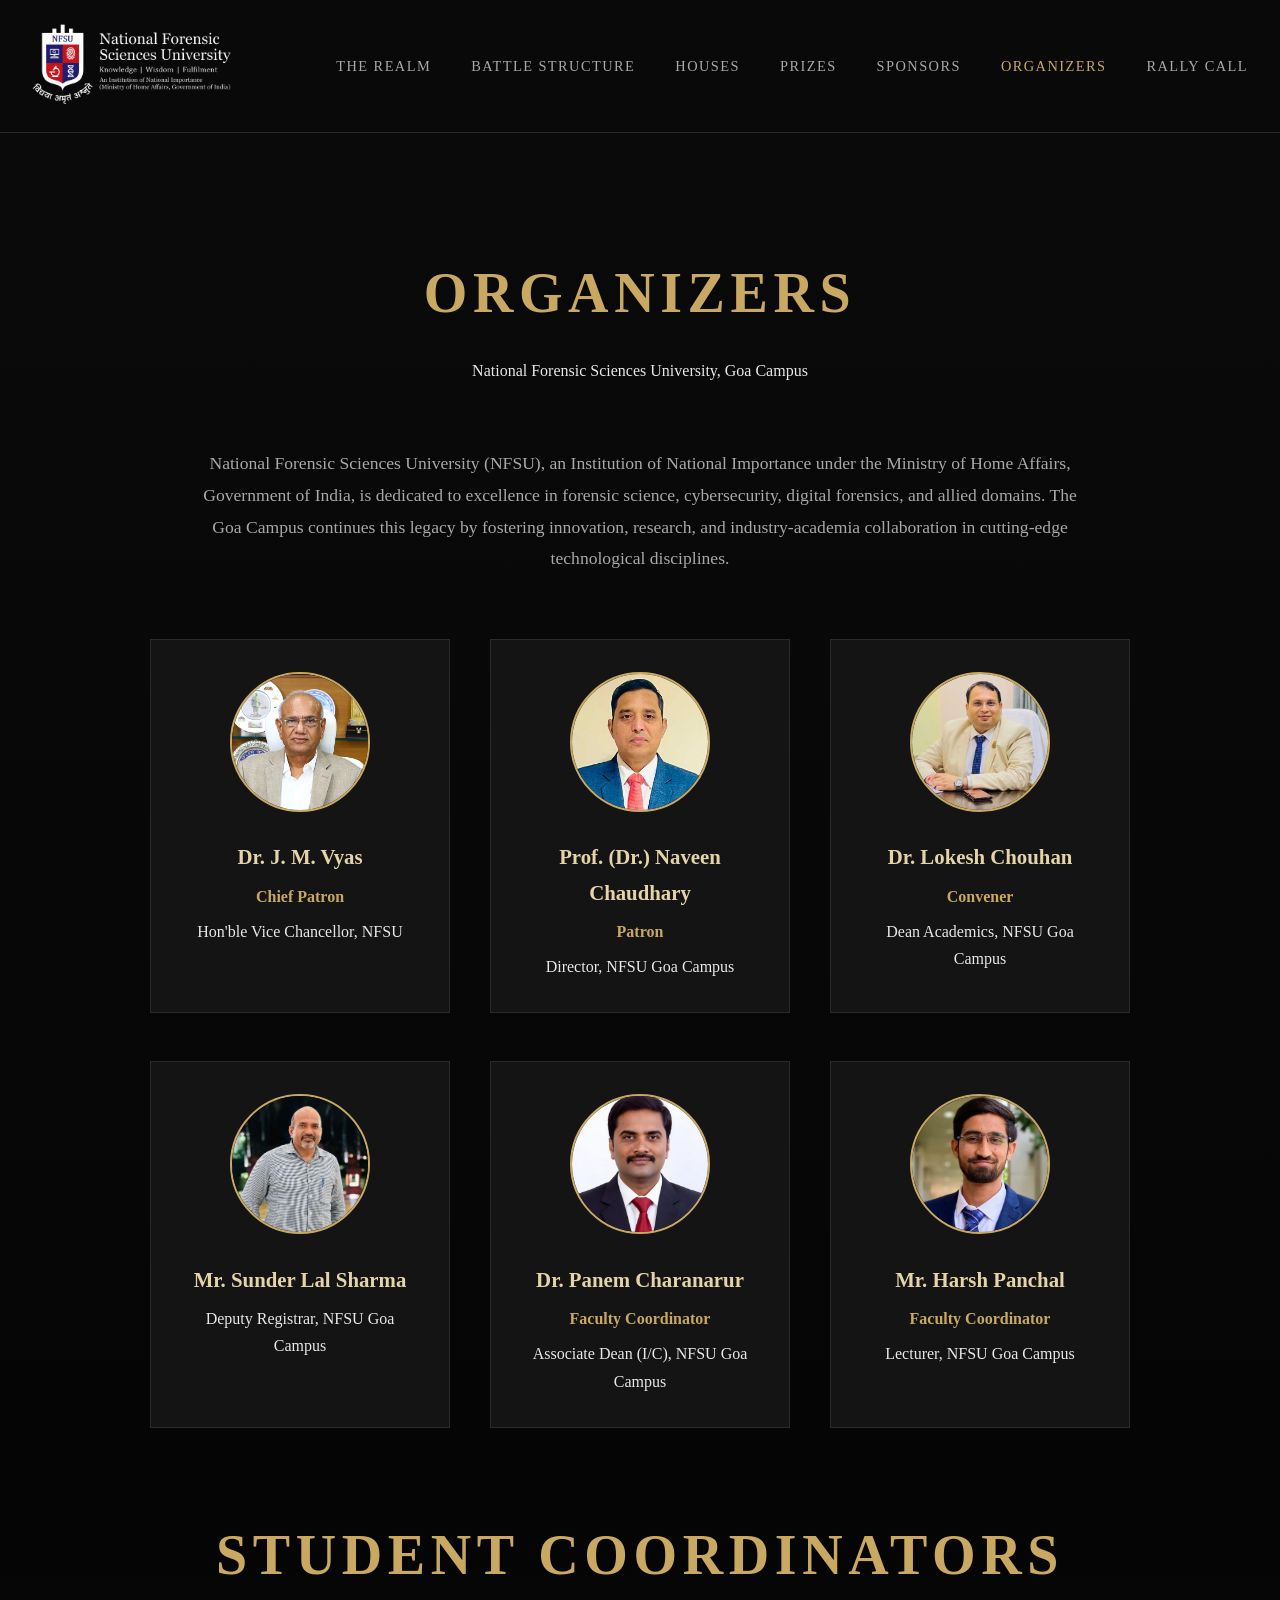
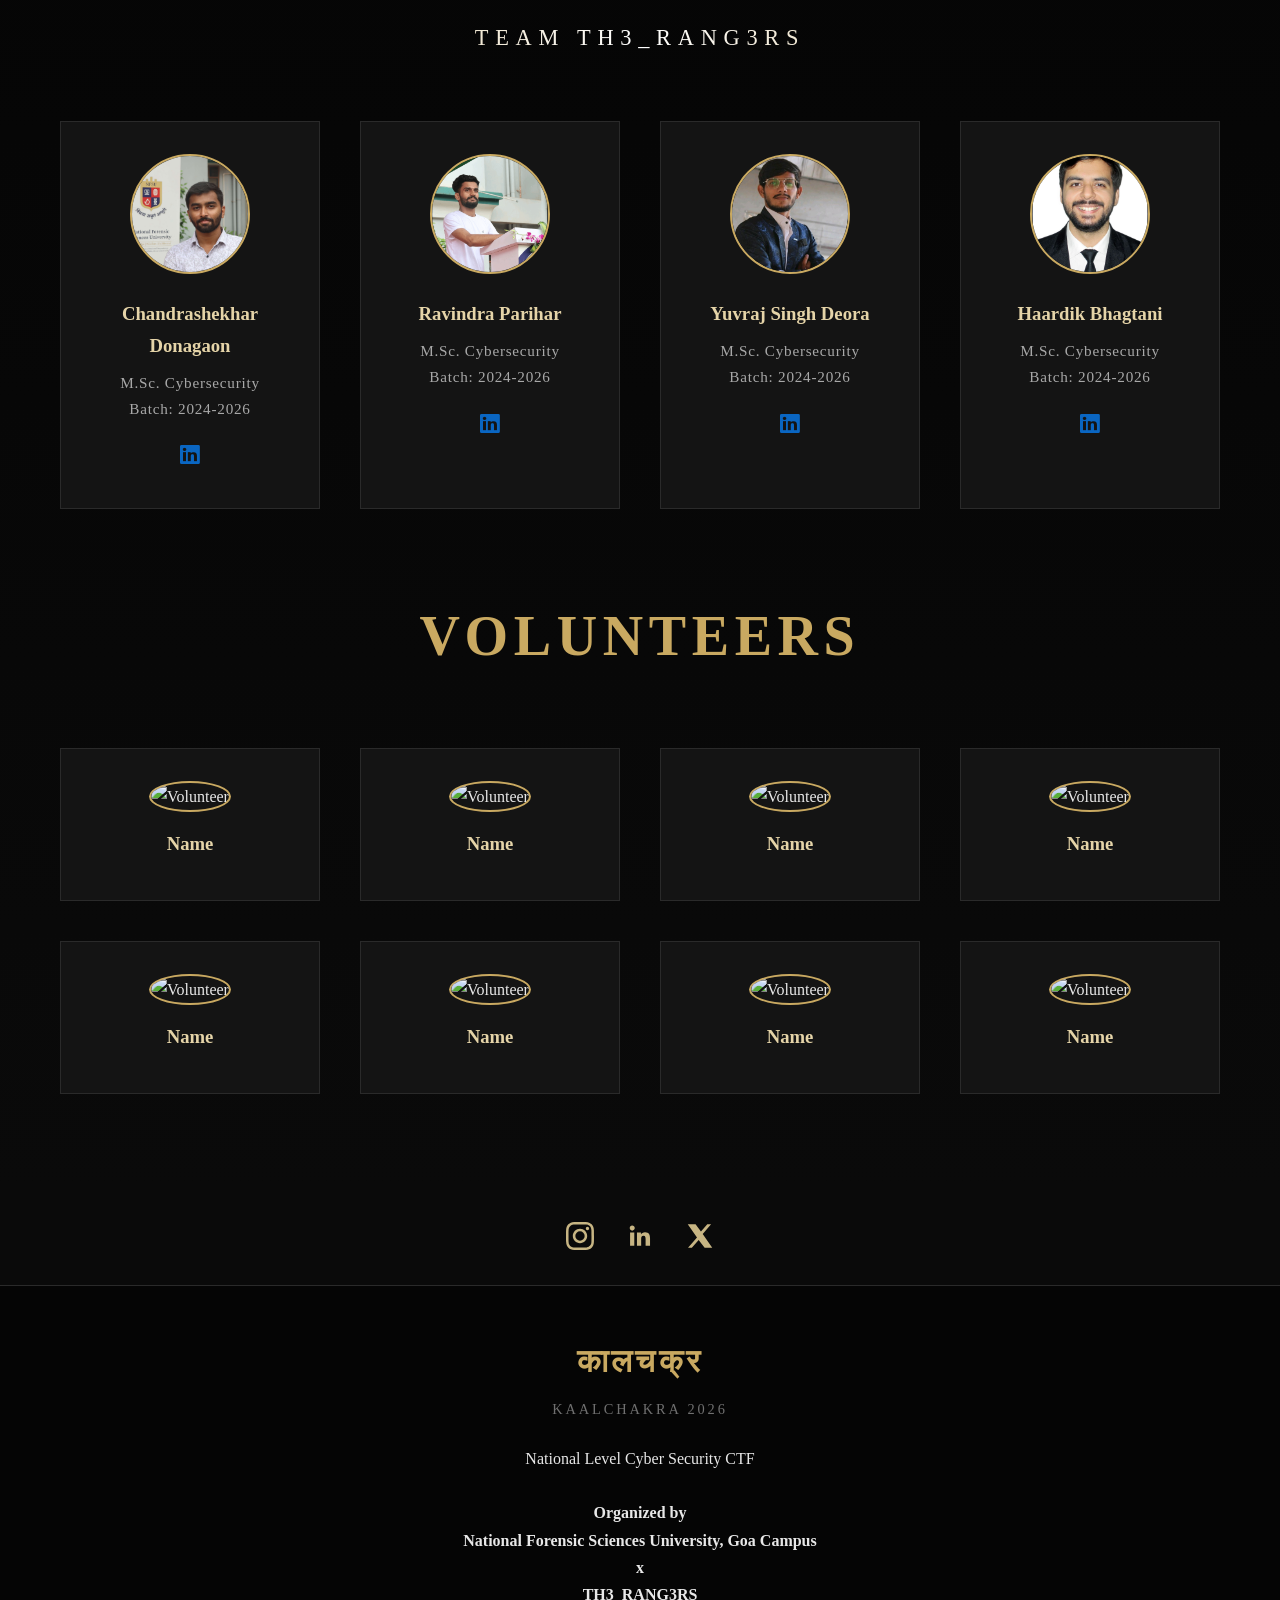
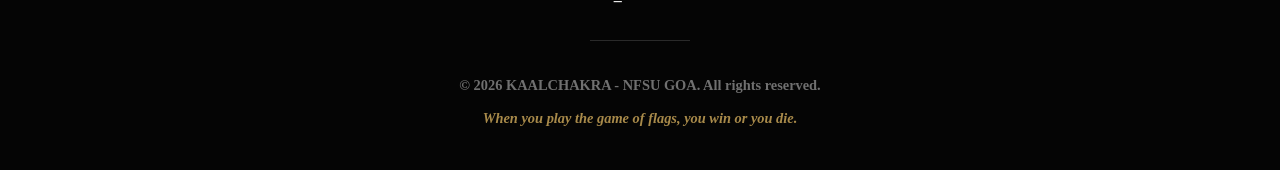
==== commit 4c50342d: "Add Volunteers section and 1.0 stats page" ====
--- a/organizers.html
+++ b/organizers.html
@@ -166,6 +166,55 @@
 
 </div>
 
+        <!-- Volunteers -->
+       <div class="section-header" style="margin-top: 5rem;">
+    <h2 class="section-title">Volunteers</h2>
+</div>
+
+<div class="student-grid">
+
+    <div class="student-card">
+	<img src="images/organizers/placeholder.jpg" alt="Volunteer">
+        <h3>Name</h3>
+    </div>
+
+    <div class="student-card">
+	<img src="images/organizers/placeholder.jpg" alt="Volunteer">
+        <h3>Name</h3>
+    </div>
+
+    <div class="student-card">
+	<img src="images/organizers/placeholder.jpg" alt="Volunteer">
+        <h3>Name</h3>
+    </div>
+
+    <div class="student-card">
+	<img src="images/organizers/placeholder.jpg" alt="Volunteer">
+        <h3>Name</h3>
+    </div>
+
+    <div class="student-card">
+	<img src="images/organizers/placeholder.jpg" alt="Volunteer">
+        <h3>Name</h3>
+    </div>
+
+    <div class="student-card">
+	<img src="images/organizers/placeholder.jpg" alt="Volunteer">
+        <h3>Name</h3>
+    </div>
+
+    <div class="student-card">
+	<img src="images/organizers/placeholder.jpg" alt="Volunteer">
+        <h3>Name</h3>
+    </div>
+
+    <div class="student-card">
+	<img src="images/organizers/placeholder.jpg" alt="Volunteer">
+        <h3>Name</h3>
+    </div>
+
+</div>
+
 </section>
 
  <!-- Footer -->
--- a/styles.css
+++ b/styles.css
@@ -2295,3 +2295,403 @@
         max-width: 95%;
     }
 }
+
+/* KAALCHAKRA 2.0 logo reveal */
+html.edition-reveal-open,
+html.edition-reveal-open body {
+    overflow: hidden;
+}
+
+.edition-reveal {
+    --reveal-line: color-mix(in srgb, var(--color-primary) 40%, transparent);
+    --reveal-grid-line: color-mix(in srgb, var(--color-primary) 10%, transparent);
+    --reveal-tint: color-mix(in srgb, var(--color-secondary-dark) 12%, var(--color-bg-card-hover));
+    --reveal-frame-padding: .7rem;
+    --reveal-frame-width: calc(2 * var(--reveal-frame-padding) + 2px);
+    --reveal-viewport-height: 100vh;
+    /* Leave room for the header and caption, then convert height to a 9:16 width. */
+    --reveal-stage-width: clamp(6.5rem, (var(--reveal-viewport-height) - 10rem) * 9 / 16, 22rem);
+
+    position: fixed;
+    inset: 0;
+    width: min(calc(100% - 1.25rem), calc(var(--reveal-stage-width) + var(--reveal-frame-width)));
+    height: fit-content;
+    max-width: none;
+    max-height: calc(100% - 1.25rem);
+    margin: auto;
+    padding: 0;
+    border: 0;
+    border-radius: 2px;
+    background: transparent;
+    color: var(--color-primary-light);
+    color-scheme: dark;
+    box-shadow: var(--shadow-lg);
+}
+
+@supports (height: 100dvh) {
+    .edition-reveal {
+        --reveal-viewport-height: 100dvh;
+    }
+}
+
+.edition-reveal::backdrop {
+    background: rgb(0 0 0 / 82%);
+    background:
+        radial-gradient(
+            ellipse at center,
+            color-mix(in srgb, var(--color-secondary-dark) 10%, transparent),
+            transparent 72%
+        ),
+        radial-gradient(
+            ellipse at center,
+            color-mix(in srgb, var(--color-bg-card-hover) 65%, transparent),
+            color-mix(in srgb, var(--color-bg-darker) 90%, transparent)
+        );
+    backdrop-filter: blur(6px);
+}
+
+.edition-reveal__panel {
+    position: relative;
+    container-type: inline-size;
+    padding: 0 var(--reveal-frame-padding);
+    border: 1px solid var(--color-primary-dark);
+    background-color: var(--color-bg-card);
+    background-image:
+        repeating-linear-gradient(105deg, var(--reveal-grid-line) 0 1px, transparent 1px 5px),
+        linear-gradient(135deg, var(--reveal-tint), var(--color-bg-card) 65%, var(--color-bg-card-hover));
+}
+
+.edition-reveal[open] .edition-reveal__panel {
+    animation: edition-reveal-enter 520ms cubic-bezier(.2, .75, .25, 1) both;
+}
+
+@keyframes edition-reveal-enter {
+    from { opacity: 0; transform: translateY(2rem); }
+    to { opacity: 1; transform: translateY(0); }
+}
+
+.edition-reveal__header {
+    display: flex;
+    justify-content: space-between;
+    align-items: center;
+    gap: .45rem;
+    min-height: 3.3rem;
+}
+
+.edition-reveal__label {
+    display: flex;
+    align-items: center;
+    gap: .45rem;
+    color: var(--color-primary);
+    font: 500 .71rem/1.5 var(--font-display);
+    letter-spacing: .14em;
+    text-transform: uppercase;
+}
+
+.edition-reveal__label::before {
+    content: '';
+    width: .5rem;
+    height: .5rem;
+    margin-inline-start: .25rem;
+    border: 1px solid currentColor;
+    transform: rotate(45deg);
+    box-shadow: inset 0 0 0 1px var(--color-bg-dark), inset 0 0 0 4px currentColor;
+}
+
+.edition-reveal__close {
+    position: relative;
+    flex-shrink: 0;
+    width: 2.75rem;
+    height: 2.75rem;
+    border: 1px solid var(--reveal-line);
+    background: var(--color-bg-card-hover);
+    color: var(--color-primary-light);
+    cursor: pointer;
+}
+
+.edition-reveal__close::before,
+.edition-reveal__close::after {
+    content: '';
+    position: absolute;
+    inset: 50% auto auto 50%;
+    width: 1rem;
+    height: 1px;
+    background: currentColor;
+    transform: translate(-50%, -50%) rotate(45deg);
+}
+
+.edition-reveal__close::after {
+    transform: translate(-50%, -50%) rotate(-45deg);
+}
+
+.edition-reveal__close:hover {
+    border-color: var(--color-primary);
+    background: var(--reveal-tint);
+}
+
+.edition-reveal__close:focus-visible {
+    outline: 2px solid var(--color-primary-light);
+    outline-offset: 2px;
+}
+
+.edition-reveal__stage {
+    position: relative;
+    display: grid;
+    place-items: center;
+    isolation: isolate;
+    overflow: hidden;
+    aspect-ratio: 9 / 16;
+    outline: 1px solid var(--color-primary-dark);
+    background: var(--color-bg-darker);
+}
+
+.edition-reveal__chart {
+    position: absolute;
+    inset: 0;
+    display: grid;
+    place-items: center;
+    background-color: var(--color-bg-card);
+    background-image:
+        radial-gradient(ellipse at 58% 22%, color-mix(in srgb, var(--color-secondary-light) 10%, transparent), transparent 62%),
+        linear-gradient(135deg, transparent 48%, var(--reveal-grid-line) 49.9% 50%, transparent 50.2%),
+        repeating-radial-gradient(ellipse at 9% 35%, transparent 0 22px, var(--reveal-grid-line) 23px, transparent 24px 33px),
+        repeating-linear-gradient(90deg, transparent 0 47px, var(--reveal-grid-line) 48px, transparent 49px),
+        repeating-linear-gradient(0deg, transparent 0 47px, var(--reveal-grid-line) 48px, transparent 49px),
+        linear-gradient(155deg, var(--color-bg-card-hover), var(--color-bg-dark) 75%);
+    box-shadow: inset 0 0 5rem color-mix(in srgb, var(--color-bg-darker) 55%, transparent);
+}
+
+.edition-reveal__chart::after {
+    content: '';
+    position: absolute;
+    inset: .7rem;
+    border: 1px solid var(--reveal-line);
+    pointer-events: none;
+}
+
+.edition-reveal__compass {
+    position: relative;
+    width: min(28%, 11rem);
+    aspect-ratio: 1;
+    border: 1px solid var(--reveal-line);
+    border-radius: 50%;
+    background:
+        radial-gradient(circle, var(--color-bg-card-hover) 0 54%, transparent 55%),
+        repeating-conic-gradient(from 0deg, var(--color-primary-dark) 0 1deg, transparent 1deg 15deg);
+    box-shadow: var(--shadow-md);
+}
+
+.edition-reveal__compass::before {
+    content: '';
+    position: absolute;
+    inset: 14%;
+    border: 1px solid var(--reveal-line);
+    border-radius: 50%;
+}
+
+.edition-reveal__compass::after {
+    content: '';
+    position: absolute;
+    inset: 11%;
+    background: conic-gradient(from 0deg, var(--color-primary-light), var(--color-primary-dark), var(--color-primary-light), var(--color-primary-dark), var(--color-primary-light));
+    clip-path: polygon(50% 0, 59% 41%, 100% 50%, 59% 59%, 50% 100%, 41% 59%, 0 50%, 41% 41%);
+    transform: rotate(28deg);
+}
+
+.edition-reveal__status {
+    position: absolute;
+    bottom: 1.2rem;
+    left: 1.3rem;
+    padding: .22rem .55rem;
+    background: var(--color-bg-dark);
+    color: var(--color-primary-light);
+    font: 500 .8rem/1.4 var(--font-accent);
+}
+
+.edition-reveal__video {
+    position: absolute;
+    inset: 0;
+    width: 100%;
+    height: 100%;
+    background: var(--color-bg-darker);
+    object-fit: contain;
+    visibility: hidden;
+}
+
+.edition-reveal--video-ready .edition-reveal__video {
+    visibility: visible;
+}
+
+.edition-reveal--video-ready .edition-reveal__chart,
+.edition-reveal--video-ready .edition-reveal__status {
+    display: none;
+}
+
+.edition-reveal__caption {
+    padding: .75rem 0 .85rem;
+}
+
+.edition-reveal__caption h2 {
+    color: var(--color-primary-light);
+    font: 700 1.35rem/1.15 var(--font-display);
+    font-size: clamp(.9rem, 8cqi, 1.8rem);
+    letter-spacing: .04em;
+    overflow-wrap: anywhere;
+}
+
+.edition-reveal__caption h2 em {
+    color: var(--color-primary);
+    font-style: normal;
+}
+
+.edition-reveal__caption p {
+    display: flex;
+    flex-wrap: wrap;
+    gap: .15rem .8rem;
+    margin-top: .35rem;
+    color: var(--color-text-primary);
+    font: 400 1.25rem/1.35 var(--font-accent);
+}
+
+.edition-reveal__caption p span {
+    color: var(--color-primary);
+}
+
+.edition-reveal__caption p span::before {
+    content: '·';
+    margin-right: .8rem;
+}
+
+@media (prefers-reduced-motion: reduce) {
+    .edition-reveal[open] .edition-reveal__panel {
+        animation: none;
+    }
+}
+
+/* ===== KAALCHAKRA 1.0 Legacy / Stats ===== */
+.legacy-grid {
+    display: grid;
+    grid-template-columns: repeat(auto-fit, minmax(240px, 1fr));
+    gap: 2rem;
+    margin-top: 3rem;
+}
+
+.podium-grid {
+    grid-template-columns: repeat(auto-fit, minmax(220px, 1fr));
+    max-width: 900px;
+    margin-left: auto;
+    margin-right: auto;
+}
+
+.stat-card {
+    background: var(--color-bg-card);
+    padding: 2.5rem 1.5rem;
+    border: 1px solid var(--color-border);
+    text-align: center;
+    transition: var(--transition-medium);
+}
+
+.stat-card:hover {
+    background: var(--color-bg-card-hover);
+    border-color: var(--color-primary);
+    box-shadow: var(--shadow-glow);
+    transform: translateY(-4px);
+}
+
+.stat-number {
+    font-family: var(--font-display);
+    font-size: 2.6rem;
+    font-weight: 700;
+    color: var(--color-primary);
+    line-height: 1.1;
+}
+
+.stat-label {
+    font-family: var(--font-accent);
+    font-size: 1.05rem;
+    color: var(--color-text-secondary);
+    margin-top: 0.75rem;
+    letter-spacing: 0.5px;
+}
+
+.podium-rank {
+    font-size: 1.4rem;
+    color: var(--color-primary);
+    margin-bottom: 0.5rem;
+}
+
+.podium-team {
+    font-family: var(--font-display);
+    font-size: 1.4rem;
+    color: var(--color-text-primary);
+    margin: 0.25rem 0;
+}
+
+.podium-prize {
+    font-family: var(--font-accent);
+    font-size: 1.1rem;
+    color: var(--color-primary-light);
+}
+
+.legacy-cta {
+    text-align: center;
+    margin-top: 3.5rem;
+}
+
+/* ===== 1.0 Full leaderboard tables ===== */
+.lb-wrap {
+    margin-top: 2rem;
+    overflow-x: auto;
+    border: 1px solid var(--color-border);
+    background: var(--color-bg-card);
+}
+.leaderboard {
+    width: 100%;
+    border-collapse: collapse;
+    font-family: var(--font-accent);
+}
+.leaderboard th,
+.leaderboard td {
+    padding: 0.7rem 1.2rem;
+    border-bottom: 1px solid var(--color-border);
+    text-align: left;
+}
+.leaderboard thead th {
+    position: sticky;
+    top: 0;
+    background: var(--color-bg-darker);
+    color: var(--color-primary);
+    font-family: var(--font-display);
+    font-size: 0.95rem;
+    letter-spacing: 1px;
+    text-transform: uppercase;
+}
+.leaderboard td.rk { width: 70px; color: var(--color-text-muted); font-weight: 700; }
+.leaderboard td.tm { color: var(--color-text-primary); font-size: 1.1rem; }
+.leaderboard td.sc { text-align: right; color: var(--color-primary-light); font-weight: 700; white-space: nowrap; }
+.leaderboard th.sc { text-align: right; }
+.lb-row:hover { background: var(--color-bg-card-hover); }
+.lb-row.top3 td.tm { color: var(--color-primary); font-weight: 700; }
+
+/* Prize / sponsor detail cards */
+.prize-full, .sponsor-tier { text-align: left; }
+.perk-list {
+    list-style: none;
+    padding: 0;
+    margin: 1rem 0 0;
+}
+.perk-list li {
+    font-family: var(--font-accent);
+    color: var(--color-text-secondary);
+    padding: 0.3rem 0 0.3rem 1.3rem;
+    position: relative;
+    border-bottom: 1px solid var(--color-border);
+}
+.perk-list li::before {
+    content: "⚑";
+    position: absolute;
+    left: 0;
+    color: var(--color-primary);
+}
+.perk-list a { color: var(--color-primary-light); text-decoration: none; }
+.perk-list a:hover { color: var(--color-primary); text-decoration: underline; }
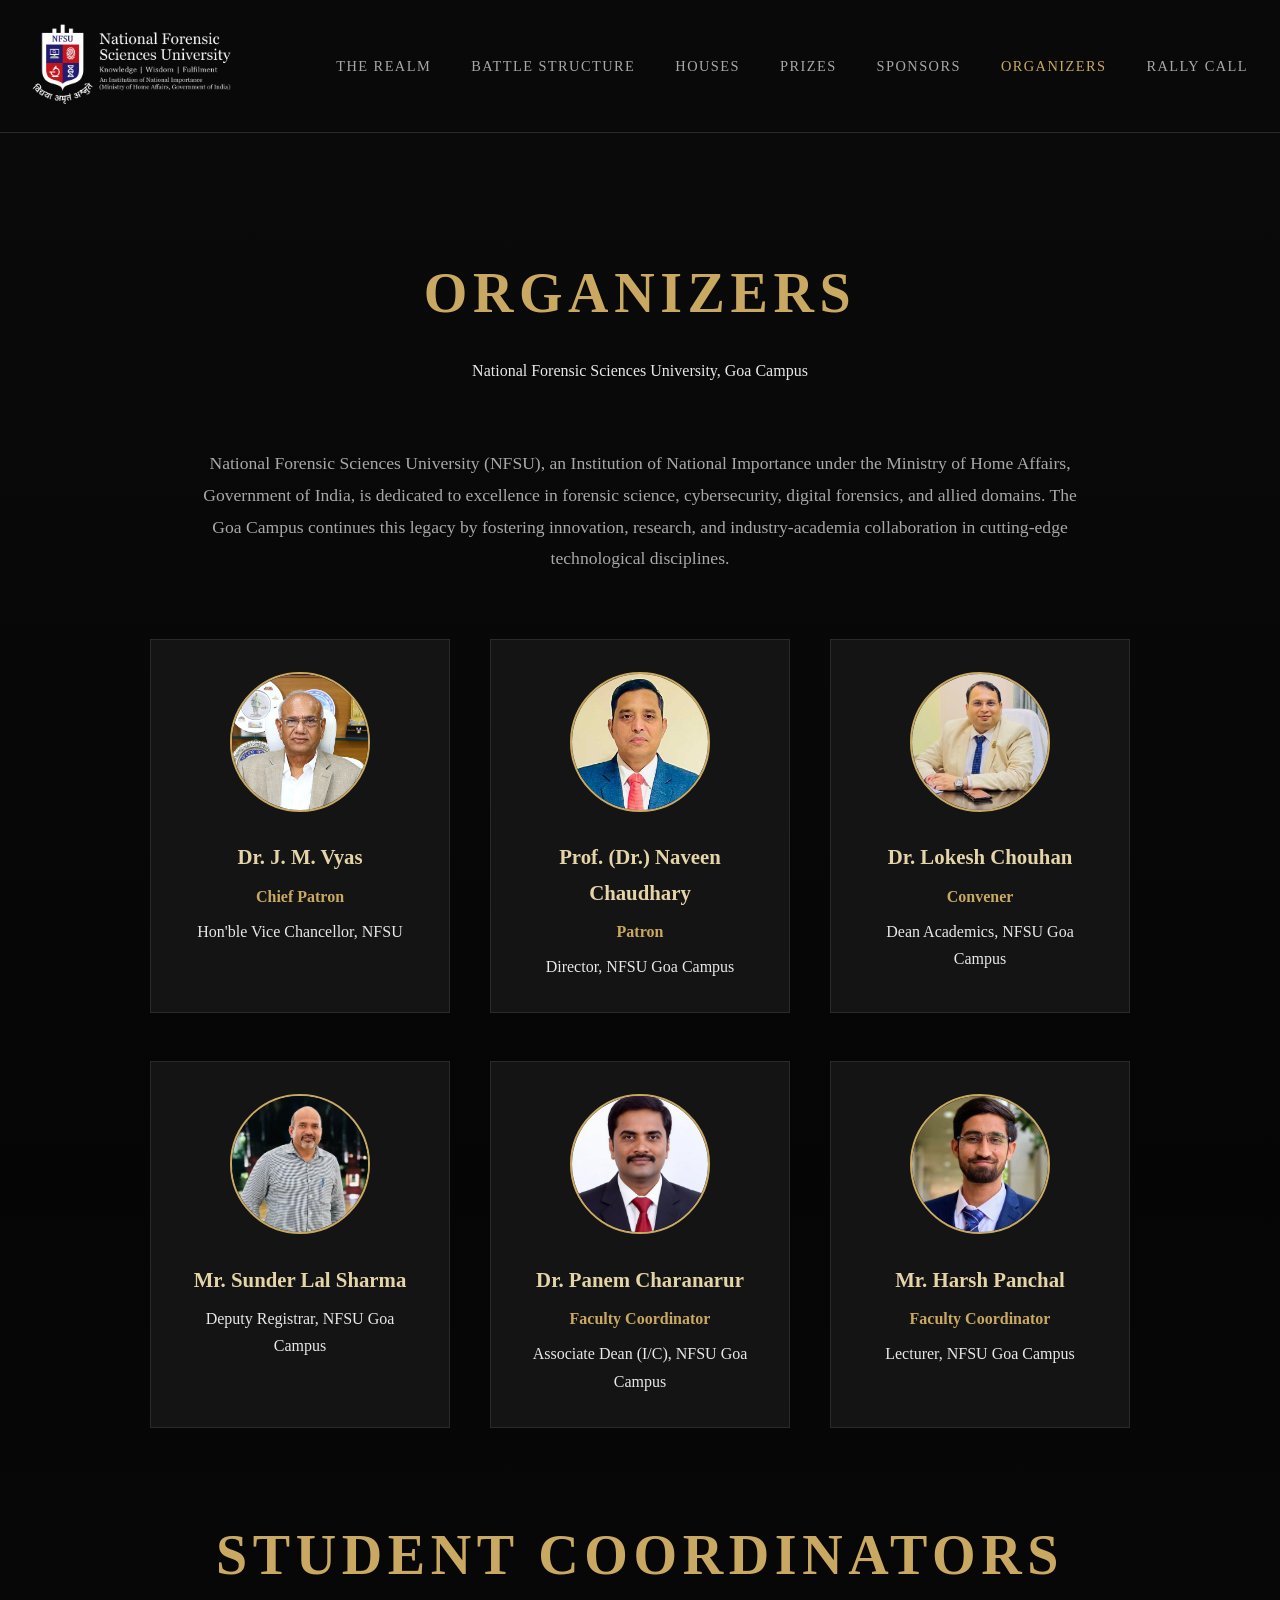
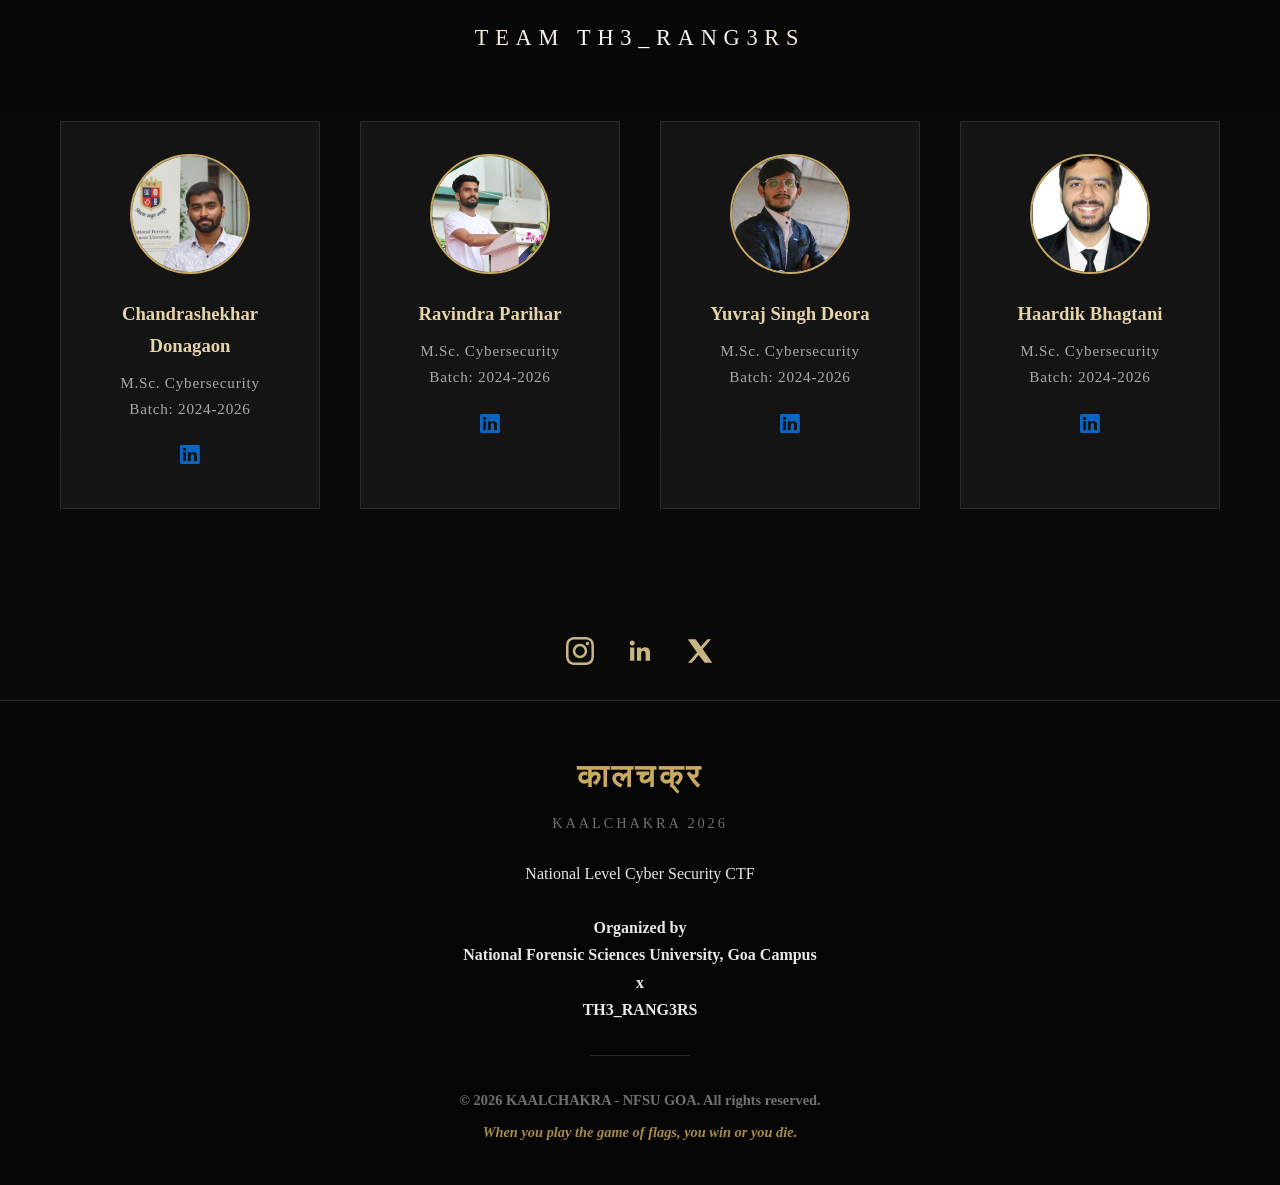
==== commit 4c60389d: "Redesign 1.0 stats page: podium, tabs, search, compact strip" ====
--- a/organizers.html
+++ b/organizers.html
@@ -166,55 +166,6 @@
 
 </div>
 
-        <!-- Volunteers -->
-       <div class="section-header" style="margin-top: 5rem;">
-    <h2 class="section-title">Volunteers</h2>
-</div>
-
-<div class="student-grid">
-
-    <div class="student-card">
-	<img src="images/organizers/placeholder.jpg" alt="Volunteer">
-        <h3>Name</h3>
-    </div>
-
-    <div class="student-card">
-	<img src="images/organizers/placeholder.jpg" alt="Volunteer">
-        <h3>Name</h3>
-    </div>
-
-    <div class="student-card">
-	<img src="images/organizers/placeholder.jpg" alt="Volunteer">
-        <h3>Name</h3>
-    </div>
-
-    <div class="student-card">
-	<img src="images/organizers/placeholder.jpg" alt="Volunteer">
-        <h3>Name</h3>
-    </div>
-
-    <div class="student-card">
-	<img src="images/organizers/placeholder.jpg" alt="Volunteer">
-        <h3>Name</h3>
-    </div>
-
-    <div class="student-card">
-	<img src="images/organizers/placeholder.jpg" alt="Volunteer">
-        <h3>Name</h3>
-    </div>
-
-    <div class="student-card">
-	<img src="images/organizers/placeholder.jpg" alt="Volunteer">
-        <h3>Name</h3>
-    </div>
-
-    <div class="student-card">
-	<img src="images/organizers/placeholder.jpg" alt="Volunteer">
-        <h3>Name</h3>
-    </div>
-
-</div>
-
 </section>
 
  <!-- Footer -->
--- a/styles.css
+++ b/styles.css
@@ -2695,3 +2695,200 @@
 }
 .perk-list a { color: var(--color-primary-light); text-decoration: none; }
 .perk-list a:hover { color: var(--color-primary); text-decoration: underline; }
+
+/* ===== 1.0 stats: collapsible show-more ===== */
+.lb-more, .perk-toggle { margin-top: 1rem; }
+.lb-more > summary,
+.perk-toggle > summary {
+    cursor: pointer;
+    list-style: none;
+    display: inline-block;
+    font-family: var(--font-display);
+    letter-spacing: 1px;
+    text-transform: uppercase;
+    font-size: 0.9rem;
+    color: var(--color-primary);
+    padding: 0.6rem 1.4rem;
+    border: 1px solid var(--color-primary);
+    transition: var(--transition-fast);
+}
+.lb-more > summary:hover,
+.perk-toggle > summary:hover {
+    background: var(--color-primary);
+    color: var(--color-bg-darker);
+}
+.lb-more > summary::-webkit-details-marker,
+.perk-toggle > summary::-webkit-details-marker { display: none; }
+.lb-more[open] > summary::after { content: "  (hide)"; }
+.lb-more[open] > summary,
+.perk-toggle[open] > summary { margin-bottom: 1rem; }
+.perk-toggle > summary { font-size: 0.8rem; padding: 0.4rem 1rem; }
+
+/* ===== 1.0 stats: podium, tabs, search, score bars ===== */
+/* Podium stage */
+.podium-stage {
+    display: flex;
+    justify-content: center;
+    align-items: flex-end;
+    gap: 1rem;
+    margin-top: 3rem;
+    flex-wrap: wrap;
+}
+.podium-col {
+    flex: 0 1 220px;
+    display: flex;
+    flex-direction: column;
+    align-items: stretch;
+}
+.podium-card2 {
+    background: var(--color-bg-card);
+    border: 1px solid var(--color-border);
+    border-bottom: none;
+    padding: 1.5rem 1rem;
+    text-align: center;
+}
+.podium-col.first .podium-card2 {
+    border-color: var(--color-primary);
+    box-shadow: var(--shadow-glow);
+}
+.podium-medal { font-size: 2.4rem; line-height: 1; }
+.podium-name {
+    font-family: var(--font-display);
+    font-size: 1.2rem;
+    color: var(--color-text-primary);
+    margin-top: 0.6rem;
+}
+.podium-col.first .podium-name { color: var(--color-primary); }
+.podium-score {
+    font-family: var(--font-accent);
+    color: var(--color-primary-light);
+    font-weight: 700;
+    margin-top: 0.25rem;
+}
+.podium-prize2 {
+    font-family: var(--font-accent);
+    color: var(--color-text-secondary);
+    margin-top: 0.4rem;
+    font-size: 0.95rem;
+}
+.podium-bar {
+    background: linear-gradient(180deg, var(--color-primary-dark), var(--color-bg-card));
+    border: 1px solid var(--color-border);
+    display: flex;
+    align-items: flex-start;
+    justify-content: center;
+    font-family: var(--font-display);
+    font-size: 2rem;
+    font-weight: 700;
+    color: var(--color-bg-darker);
+    padding-top: 0.5rem;
+}
+.podium-col.first .podium-bar  { height: 110px; background: linear-gradient(180deg, var(--color-primary), var(--color-primary-dark)); }
+.podium-col.second .podium-bar { height: 75px; }
+.podium-col.third .podium-bar  { height: 50px; }
+@media (max-width: 640px) {
+    .podium-stage { flex-direction: column; align-items: center; }
+    .podium-col { flex-basis: auto; width: 100%; max-width: 320px; }
+    .podium-bar { height: 28px !important; font-size: 1.1rem; }
+}
+
+/* Leaderboard tabs */
+.lb-tabs {
+    display: flex;
+    gap: 0.5rem;
+    margin-top: 2.5rem;
+    justify-content: center;
+    flex-wrap: wrap;
+}
+.lb-tab {
+    font-family: var(--font-display);
+    letter-spacing: 1px;
+    text-transform: uppercase;
+    font-size: 0.9rem;
+    color: var(--color-text-secondary);
+    background: var(--color-bg-card);
+    border: 1px solid var(--color-border);
+    padding: 0.7rem 1.6rem;
+    cursor: pointer;
+    transition: var(--transition-fast);
+}
+.lb-tab:hover { color: var(--color-primary); border-color: var(--color-border-light); }
+.lb-tab.active {
+    color: var(--color-bg-darker);
+    background: var(--color-primary);
+    border-color: var(--color-primary);
+}
+.lb-panel { display: none; margin-top: 1.5rem; }
+.lb-panel.active { display: block; }
+
+/* Team search */
+.team-search {
+    width: 100%;
+    padding: 0.8rem 1.1rem;
+    margin-bottom: 1rem;
+    background: var(--color-bg-card);
+    border: 1px solid var(--color-border);
+    color: var(--color-text-primary);
+    font-family: var(--font-accent);
+    font-size: 1.05rem;
+}
+.team-search:focus {
+    outline: none;
+    border-color: var(--color-primary);
+    box-shadow: var(--shadow-glow);
+}
+.team-search::placeholder { color: var(--color-text-muted); }
+.search-empty { color: var(--color-text-muted); font-family: var(--font-accent); padding: 1rem 0; }
+
+/* Score bars inside team cell */
+.leaderboard td.tm { position: relative; overflow: hidden; }
+.leaderboard td.tm .bar {
+    position: absolute;
+    left: 0; top: 0; bottom: 0;
+    background: linear-gradient(90deg, rgba(201,169,97,0.22), rgba(201,169,97,0.02));
+    z-index: 0;
+}
+.leaderboard td.tm .nm { position: relative; z-index: 1; }
+
+/* ===== 1.0 stats: compact strip + shorter podium ===== */
+.stat-strip {
+    display: flex;
+    flex-wrap: wrap;
+    justify-content: center;
+    gap: 0;
+    margin-top: 2rem;
+    border: 1px solid var(--color-border);
+    background: var(--color-bg-card);
+}
+.strip-item {
+    flex: 1 1 110px;
+    padding: 1rem 0.75rem;
+    text-align: center;
+    border-right: 1px solid var(--color-border);
+    border-bottom: 1px solid var(--color-border);
+}
+.strip-num {
+    display: block;
+    font-family: var(--font-display);
+    font-size: 1.5rem;
+    font-weight: 700;
+    color: var(--color-primary);
+    line-height: 1.1;
+}
+.strip-lbl {
+    display: block;
+    font-family: var(--font-accent);
+    font-size: 0.85rem;
+    color: var(--color-text-secondary);
+    margin-top: 0.25rem;
+}
+
+/* Shorter podium */
+.podium-stage { margin-top: 2rem; }
+.podium-card2 { padding: 1rem 0.9rem; }
+.podium-medal { font-size: 2rem; }
+.podium-name { font-size: 1.05rem; margin-top: 0.4rem; }
+.podium-col.first .podium-bar  { height: 70px; }
+.podium-col.second .podium-bar { height: 48px; }
+.podium-col.third .podium-bar  { height: 32px; }
+.podium-bar { font-size: 1.4rem; padding-top: 0.25rem; }
